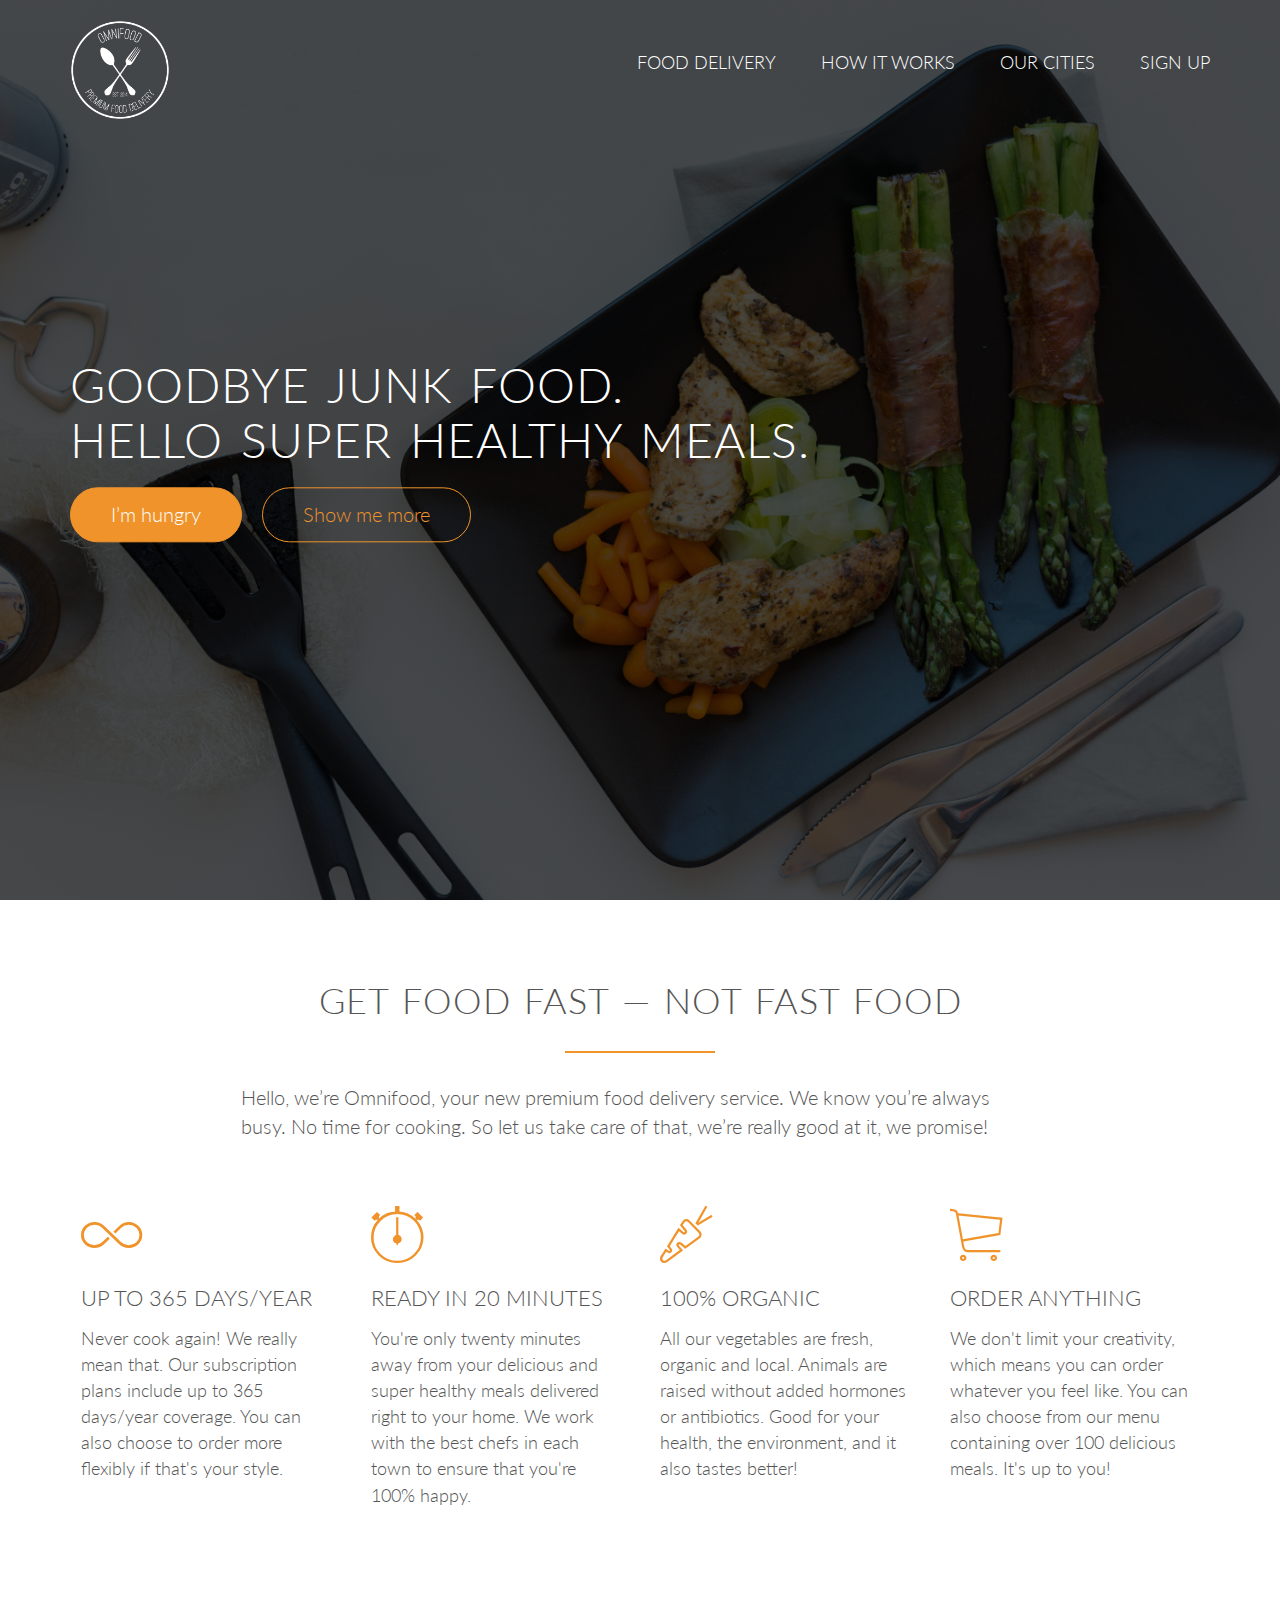
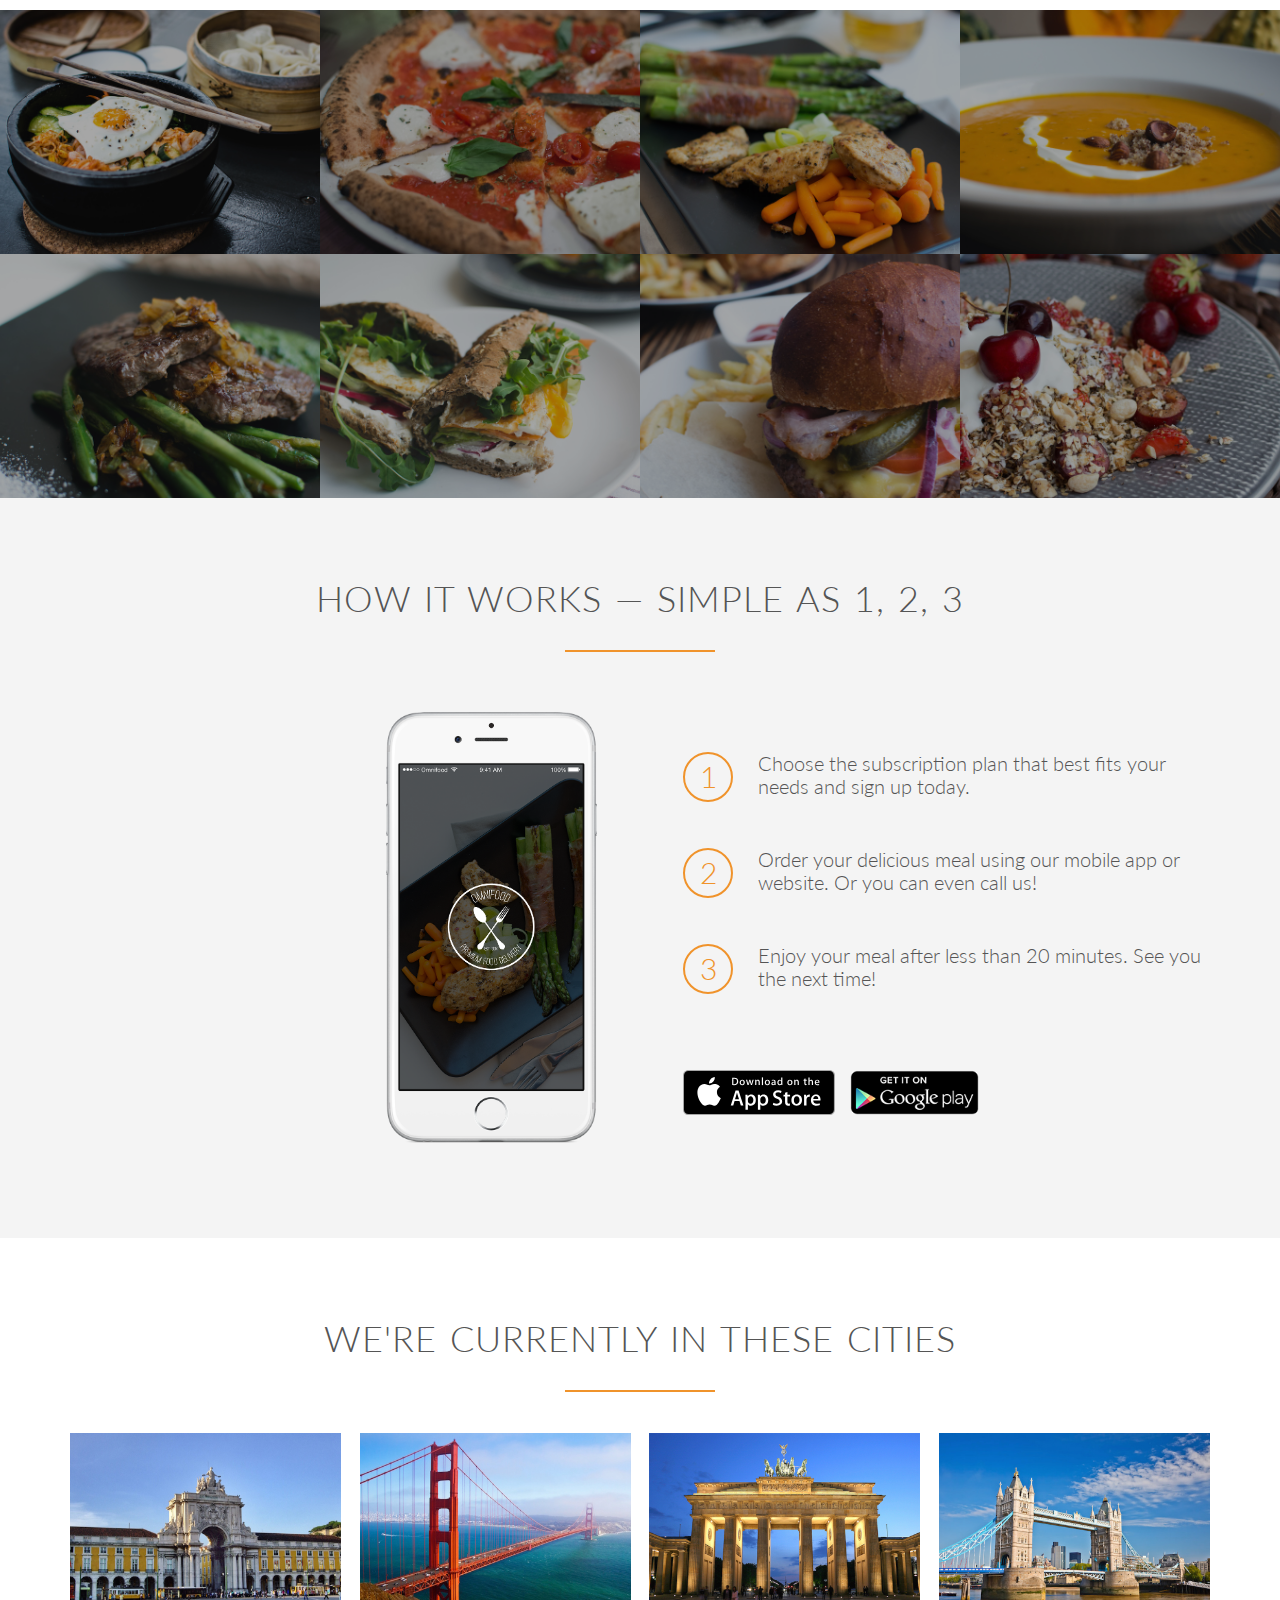
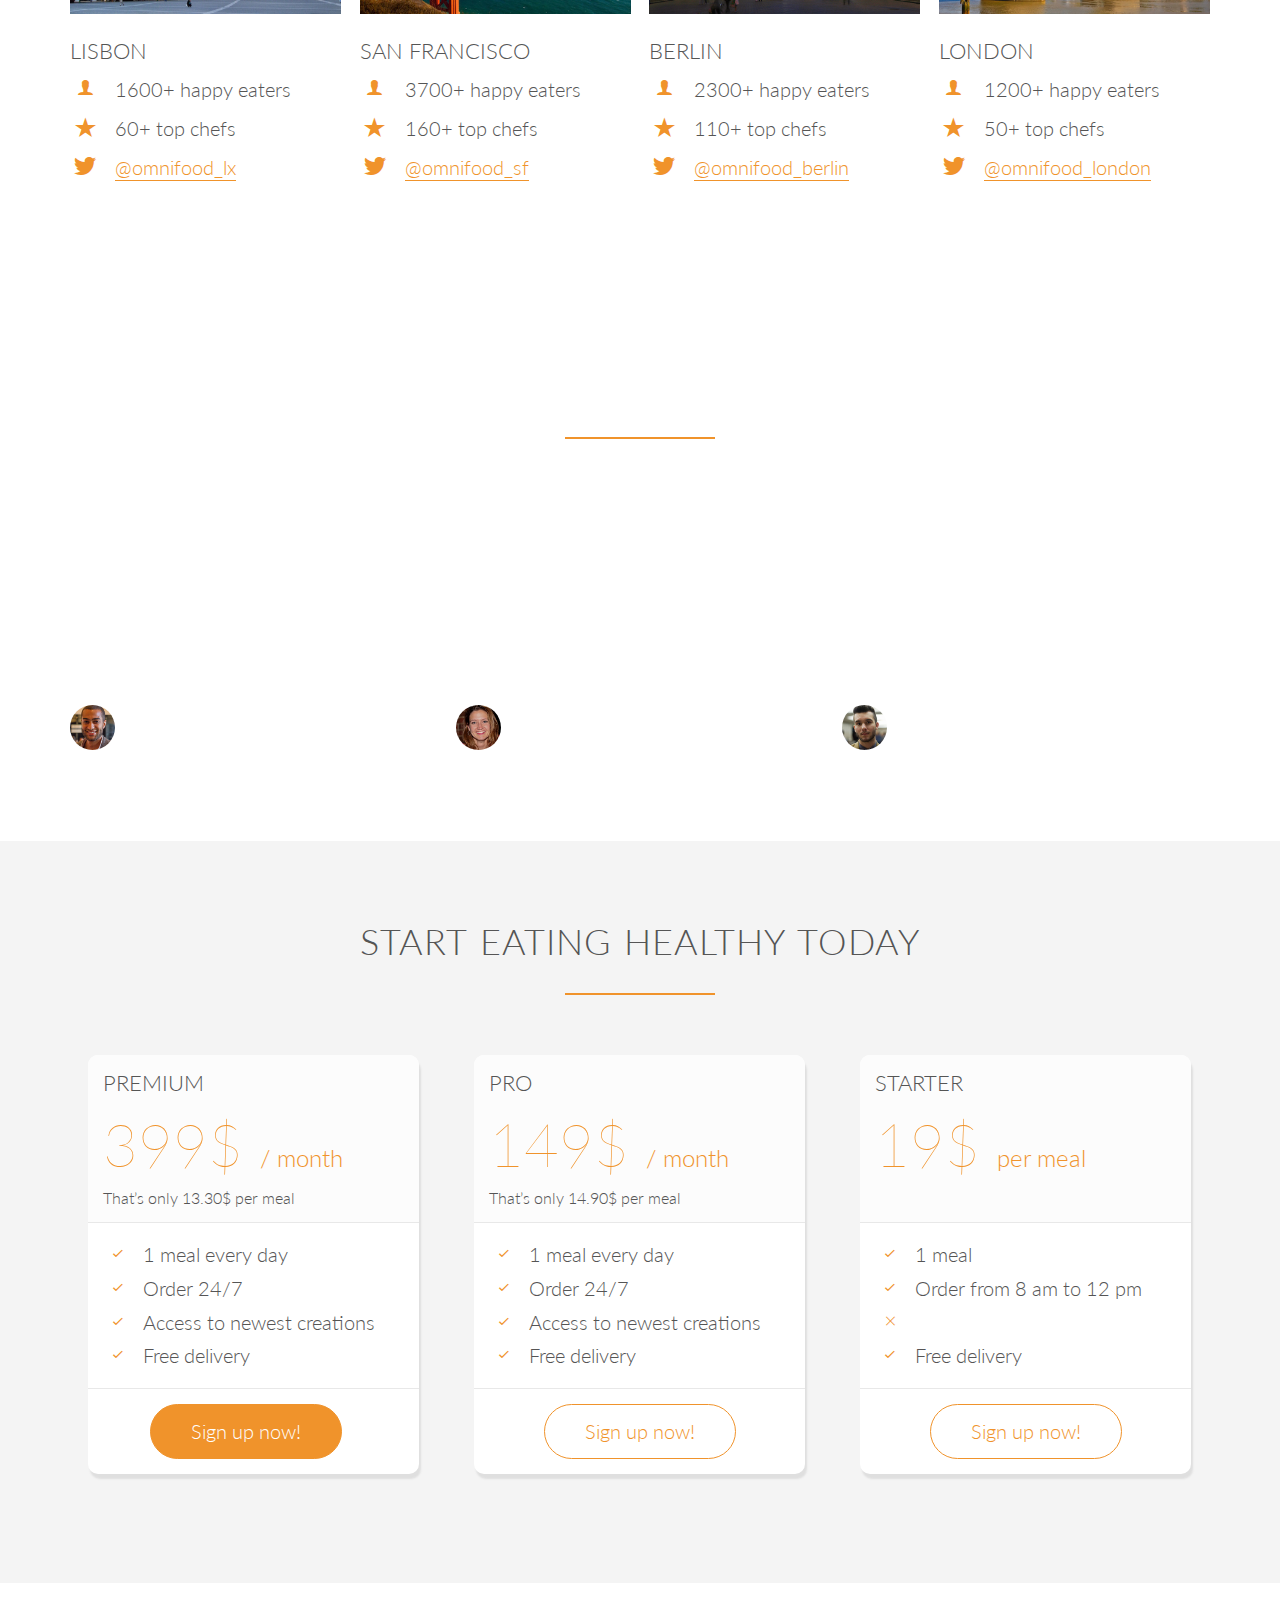
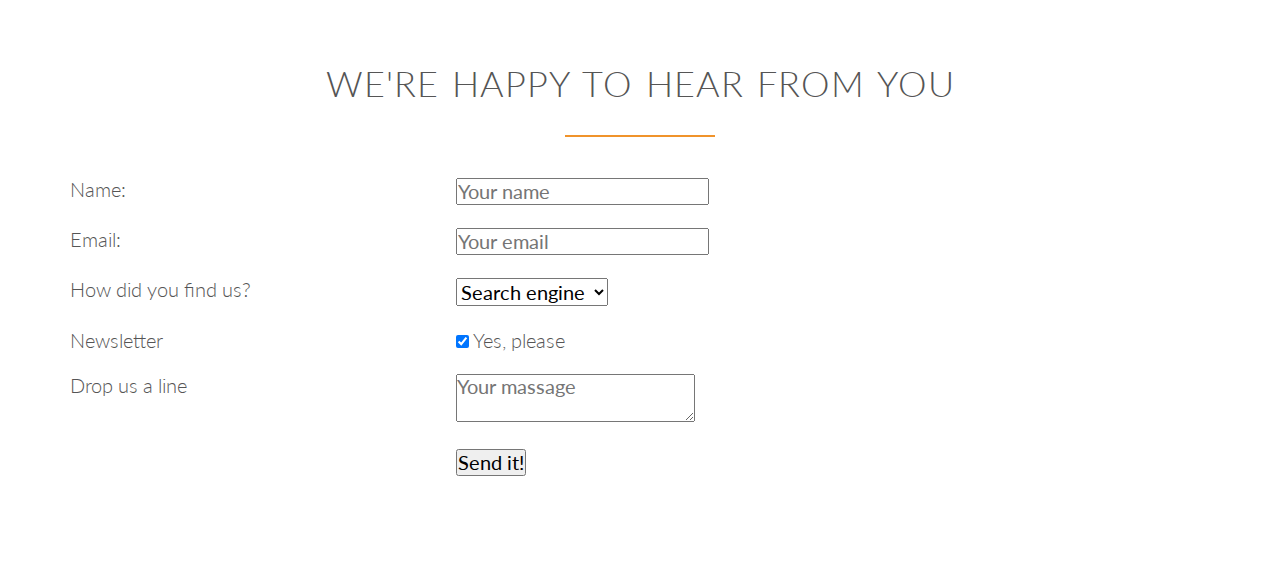
==== Omnifood/index.html @ f06cbbd8 "new_Omnifood" ====
<!DOCTYPE html>
<html lang="en">
  <head>
    <link rel="stylesheet" type="text/css" href="vendors/css/normalize.css">
    <link rel="stylesheet" type="text/css" href="vendors/css/grid.css">
    <link rel="stylesheet" type="text/css" href="vendors/css/ionicons.min.css">
    <link rel="stylesheet" type="text/css" href="resources/css/styles.css">
    <link href="https://fonts.googleapis.com/css2?family=Lato:ital,wght@0,100;0,300;0,400;1,300&display=swap" rel="stylesheet">
    <title>Omnifood</title>
  </head>
  <body>
    <header>
      <nav>
        <div class="row">
          <img src="resources/img/logo-white.png" alt="logo-white OMNIFOOD" class="logo">
          <ul class="main-nav">
            <li><a href="#">Food delivery</a></li>
            <li><a href="#">How it works</a></li>
            <li><a href="#">Our cities</a></li>
            <li><a href="#">Sign up</a></li>
          </ul>
        </div>
      </nav>
      <div class="hero-text-box">
        <h1>Goodbye junk food.<br> Hello super healthy meals.</h1>
        <a class="btn btn-full" href="#">I’m hungry</a>
        <a class="btn btn-ghost" href="#">Show me more</a>
      </div>
    </header>
    <section class="section-features">
      <div class="row">
        <h2>Get food fast &mdash; not fast food</h2>
        <p class="long-copy">
          Hello, we’re Omnifood, your new premium food delivery service. We know you’re always busy. No time for cooking. So let us take care of that, we’re really good at it, we promise!
        </p>
      </div>
      <div class="row">
        <div class="col span-1-of-4 box">
          <icon class="ion-ios-infinite-outline icon-big"></icon>
          <h3>Up to 365 days/year</h3>
          <p>
            Never cook again! We really mean that. Our subscription plans include up to 365 days/year coverage. You can also choose to order more flexibly if that's your style.
          </p>
        </div>
        <div class="col span-1-of-4 box">
          <icon class="ion-ios-stopwatch-outline icon-big"></icon>
          <h3>Ready in 20 minutes</h3>
          <p>
            You're only twenty minutes away from your delicious and super healthy meals delivered right to your home. We work with the best chefs in each town to ensure that you're 100% happy.
          </p>
        </div>
        <div class="col span-1-of-4 box">
          <icon class="ion-ios-nutrition-outline icon-big" ></icon>
          <h3>100% organic</h3>
          <p>
            All our vegetables are fresh, organic and local. Animals are raised without added hormones or antibiotics. Good for your health, the environment, and it also tastes better!
          </p>
        </div>
        <div class="col span-1-of-4 box">
          <icon class="ion-ios-cart-outline icon-big" ></icon>
          <h3>Order anything</h3>
          <p>
            We don't limit your creativity, which means you can order whatever you feel like. You can also choose from our menu containing over 100 delicious meals. It's up to you!
          </p>
        </div>
      </div>
    </section>

    <section class="section-meals">
      <ul class="meals-showcase clearfix">
        <li>
          <figure class="meal-photo">
            <img src="resources/img/1.jpg" alt="Korean bibimbap with egg and vegetables">
          </figure>
        </li>
        <li>
          <figure class="meal-photo">
            <img src="resources/img/2.jpg" alt="Simple italian pizza with cherry tomatoes">
          </figure>
        </li>
        <li>
          <figure class="meal-photo">
            <img src="resources/img/3.jpg" alt="Chicken breast steak with vegetables">
          </figure>
        </li>
        <li>
          <figure class="meal-photo">
            <img src="resources/img/4.jpg" alt="Autumn pumpkin soup">
          </figure>
        </li>
      </ul>
      <ul class="meals-showcase clearfix">
        <li>
          <figure class="meal-photo">
            <img src="resources/img/5.jpg" alt="Paleo beef steak with vegetables">
          </figure>
        </li>
        <li>
          <figure class="meal-photo">
            <img src="resources/img/6.jpg" alt="Healthy baguette with egg and vegetables">
          </figure>
        </li>
        <li>
          <figure class="meal-photo">
            <img src="resources/img/7.jpg" alt="Burger with cheddar and bacon">
          </figure>
        </li>
        <li>
          <figure class="meal-photo">
            <img src="resources/img/8.jpg" alt="Granola with cherries and strawberries">
          </figure>
        </li>
      </ul>
    </section>
    <section class="section-steps">
      <div class="row">
        <h2>How it works &mdash; Simple as 1, 2, 3</h2>
      </div>
      <div class="row">
        <div class="col span-1-of-2 steps-box">
          <img src="resources/img/app-iPhone.png" alt="Omnifood app on iPhone" class="app-screen">
        </div>
        <div class="col span-1-of-2 steps-box">
          <div class="works-step">
            <div>1</div>
            <p>Choose the subscription plan that best fits your needs and sign up today.</p>
          </div>
          <div class="works-step">
            <div>2</div>
            <p>Order your delicious meal using our mobile app or website. Or you can even call us!</p>
          </div>
          <div class="works-step">
            <div>3</div>
            <p>Enjoy your meal after less than 20 minutes. See you the next time!</p>
          </div>

          <a href="#" class="btn-app"><img src="resources/img/download-app.svg" alt="App Store Button"></a>
          <a href="#" class="btn-app"><img src="resources/img/download-app-android.png" alt="Play Store Button"></a>

        </div>
      </div>
    </section>
    <section class="section-cities">
      <div class="row"> 
        <h2>We're currently in these cities</h2>
      </div>
      <div class="row">
        <div class="col span-1-of-4">
          <img src="resources/img/lisbon-3.jpg" alt="Lisbon">
          <h3>Lisbon </h3>
          
            <div class="city-feature">
              <icon class="ion-ios-person icon-small"></icon>
              1600+ happy eaters
            </div>
            <div class="city-feature">
              <icon class="ion-ios-star icon-small"></icon>
              60+ top chefs
            </div>
            <div class="city-feature">
              <icon class="ion-social-twitter icon-small"></icon>
              <a href="#">@omnifood_lx</a>
            </div>
        
        </div>
        <div class="col span-1-of-4">
          <img src="resources/img/san-francisco.jpg" alt="San Francisco">
          <h3>San Francisco</h3>          
            <div class="city-feature">
              <icon class="ion-ios-person icon-small"></icon>
              3700+ happy eaters
            </div>
            <div class="city-feature">
              <icon class="ion-ios-star icon-small"></icon>
              160+ top chefs
            </div>
            <div class="city-feature">
              <icon class="ion-social-twitter icon-small"></icon>
              <a href="#">@omnifood_sf</a> 
            </div>          
        </div>
        <div class="col span-1-of-4">
          <img src="resources/img/berlin.jpg" alt="Berlin">
          <h3>Berlin</h3>          
            <div class="city-feature">
              <icon class="ion-ios-person icon-small"></icon>
              2300+ happy eaters
            </div>
            <div class="city-feature">
              <icon class="ion-ios-star icon-small"></icon>
              110+ top chefs
            </div>
            <div class="city-feature">
              <icon class="ion-social-twitter icon-small"></icon>
              <a href="#">@omnifood_berlin</a> 
            </div>          
        </div>
        <div class="col span-1-of-4">
          <img src="resources/img/london.jpg" alt="London">
          <h3>London</h3>          
            <div class="city-feature">
              <icon class="ion-ios-person icon-small"></icon>
              1200+ happy eaters
            </div>
            <div class="city-feature">
              <icon class="ion-ios-star icon-small"></icon>
              50+ top chefs
            </div>
            <div class="city-feature">
              <icon class="ion-social-twitter icon-small"></icon>
              <a href="#">@omnifood_london</a>
            </div>          
        </div>
      </div>
    </section>
    <section class="section-testimonials">
      <div class="row">
        <h2>Our customers can't live without us</h2>
      </div>
      <div class="row">
        <div class="col span-1-of-3">
          <blockquote>Omnifood is just awesome! I just launched a startup which leaves me with no time for cooking, so Omnifood is a life-saver. Now that I got used to it, I couldn't live without my daily meals!</blockquote>
          <cite><img src="resources/img/customer-1.jpg">Alberto Duncan</cite>
        </div>
        <div class="col span-1-of-3">
          <blockquote>Inexpensive, healthy and great-tasting meals, delivered right to my home. We have lots of food delivery here in Lisbon, but no one comes even close to Omifood. Me and my family are so in love!</blockquote>
          <cite><img src="resources/img/customer-2.jpg">Joana Silva</cite>
        </div>
        <div class="col span-1-of-3">
          <blockquote>I was looking for a quick and easy food delivery service in San Franciso. I tried a lot of them and ended up with Omnifood. Best food delivery service in the Bay Area. Keep up the great work!</blockquote>
          <cite><img src="resources/img/customer-3.jpg">Milton Chapman</cite>
        </div>
      </div>
    </section>
    <section class="section-plans">
      <div class="row">
        <h2>Start eating healthy today</h2>
      </div>
      <div class="row">
        <div class="col span-1-of-3">
          <div class="plan-box">
            <div>
              <h3>Premium</h3>
              <p class="plan-price">399$ <span>/ month</span></p>
              <p class="plan-price-meal">That’s only 13.30$ per meal</p>
            </div>
            <div>
              <ul>
                <li><icon class="ion-ios-checkmark-empty icon-small"></icon>1 meal every day</li>
                <li><icon class="ion-ios-checkmark-empty icon-small"></icon>Order 24/7</li>
                <li><icon class="ion-ios-checkmark-empty icon-small"></icon>Access to newest creations</li>
                <li><icon class="ion-ios-checkmark-empty icon-small"></icon>Free delivery</li>
              </ul>
            </div>
            <div>
              <a href="#" class="btn btn-full">Sign up now!</a>
            </div>
          </div>
        </div>
        <div class="col span-1-of-3">
          <div class="plan-box">
            <div>
              <h3>Pro</h3>
              <p class="plan-price">149$  <span>/ month</span></p>
              <p class="plan-price-meal">That’s only 14.90$ per meal</p>
            </div>
            <div>
              <ul>
                <li><icon class="ion-ios-checkmark-empty icon-small"></icon>1 meal every day</li>
                <li><icon class="ion-ios-checkmark-empty icon-small"></icon>Order 24/7</li>
                <li><icon class="ion-ios-checkmark-empty icon-small"></icon>Access to newest creations</li>
                <li><icon class="ion-ios-checkmark-empty icon-small"></icon>Free delivery</li>
              </ul>
            </div>
            <div>
              <a href="#" class="btn btn-ghost">Sign up now!</a>
            </div>
          </div>
        </div>
        <div class="col span-1-of-3">
          <div class="plan-box">
            <div>
              <h3>Starter</h3>          
              <p class="plan-price">19$  <span>per meal</span></p>
              <p class="plan-price-meal"> &nbsp; </p>                                     <!-- Empty line-->
            </div>
            <div>
              <ul>
                <li><icon class="ion-ios-checkmark-empty icon-small"></icon>1 meal </li>
                <li><icon class="ion-ios-checkmark-empty icon-small"></icon>Order from 8 am to 12 pm</li>
                <li><icon class="ion-ios-close-empty icon-small"></icon></li>
                <li><icon class="ion-ios-checkmark-empty icon-small"></icon>Free delivery</li>
              </ul>
            </div>
            <div>
              <a href="#" class="btn btn-ghost">Sign up now!</a>
            </div>
          </div>
        </div>
      </div>
    </section>
    <section class="section-form">
      <div class="row">
        <h2>We're happy to hear from you</h2>
      </div>
      <div class="row">
        <form method="POST" action="#" class="contact-form">
          <div class="row">
            <div class="col span-1-of-3">
              <label for="name">Name: </label>
            </div>
            <div class="col span-2-of-3">
              <input type="text" name="name" id="name" placeholder="Your name" required>
            </div>
          </div>
          <div class="row">
            <div class="col span-1-of-3">
              <label for="email">Email: </label>
            </div>
            <div class="col span-2-of-3">
              <input type="email" name="email" id="email" placeholder="Your email" required>
            </div>
          </div>
          <div class="row">
            <div class="col span-1-of-3">
              <label for="find-us">How did you find us? </label>
            </div>
            <div class="col span-2-of-3">
              <select name="find us" id="find-us"> 
                <option value="friends">Friends</option>
                <option value="search" selected>Search engine</option>
                <option value="ad">Advertisement</option>
                <option value="other">Other</option>
              </select>
            </div>
          </div>
          <div class="row">
            <div class="col span-1-of-3">
              <label>Newsletter </label>
            </div>
            <div class="col span-2-of-3">
              <input type="checkbox" name="news" id="news" checked> Yes, please
            </div>
          </div>
          <div class="row">
            <div class="col span-1-of-3">
              <label>Drop us a line </label>
            </div>
            <div class="col span-2-of-3">
              <textarea name="massage" placeholder="Your massage"></textarea>
            </div>
          </div>
          <div class="row">
            <div class="col span-1-of-3">
              <label> &nbsp; </label>
            </div>
            <div class="col span-2-of-3">
              <input type="submit" value="Send it!">
            </div>
          </div>

        </form>
      </div>
    </section>
  </body>
</html>




<!-- 

Section 7: Contact form
Title: We're happy to hear from you

Fields to include:
Name
Email
How did you find us?
Newsletter
Drop us a line


-->
---- Omnifood/vendors/css/grid.css ----
/*  SECTIONS  ============================================================================= */

.section {
	clear: both;
	padding: 0px;
	margin: 0px;
}

/*  GROUPING  ============================================================================= */

.row {
    zoom: 1; /* For IE 6/7 (trigger hasLayout) */
}

.row:before,
.row:after {
    content:"";
    display:table;
}
.row:after {
    clear:both;
}

/*  GRID COLUMN SETUP   ==================================================================== */

.col {
	display: block;
	float:left;
	margin: 1% 0 1% 1.6%;
}

.col:first-child { margin-left: 0; } /* all browsers except IE6 and lower */


/*  REMOVE MARGINS AS ALL GO FULL WIDTH AT 480 PIXELS */

@media only screen and (max-width: 480px) {
	.col { 
		/*margin: 1% 0 1% 0%;*/
        margin: 0;
	}
}


/*  GRID OF TWO   ============================================================================= */


.span-2-of-2 {
	width: 100%;
}

.span-1-of-2 {
	width: 49.2%;
}

/*  GO FULL WIDTH AT LESS THAN 480 PIXELS */

@media only screen and (max-width: 480px) {
	.span-2-of-2 {
		width: 100%; 
	}
	.span-1-of-2 {
		width: 100%; 
	}
}


/*  GRID OF THREE   ============================================================================= */

	
.span-3-of-3 {
	width: 100%; 
}

.span-2-of-3 {
	width: 66.13%; 
}

.span-1-of-3 {
	width: 32.26%; 
}


/*  GO FULL WIDTH AT LESS THAN 480 PIXELS */

@media only screen and (max-width: 480px) {
	.span-3-of-3 {
		width: 100%; 
	}
	.span-2-of-3 {
		width: 100%; 
	}
	.span-1-of-3 {
		width: 100%;
	}
}

/*  GRID OF FOUR   ============================================================================= */

	
.span-4-of-4 {
	width: 100%; 
}

.span-3-of-4 {
	width: 74.6%; 
}

.span-2-of-4 {
	width: 49.2%; 
}

.span-1-of-4 {
	width: 23.8%; 
}


/*  GO FULL WIDTH AT LESS THAN 480 PIXELS */

@media only screen and (max-width: 480px) {
	.span-4-of-4 {
		width: 100%; 
	}
	.span-3-of-4 {
		width: 100%; 
	}
	.span-2-of-4 {
		width: 100%; 
	}
	.span-1-of-4 {
		width: 100%; 
	}
}


/*  GRID OF FIVE   ============================================================================= */

	
.span-5-of-5 {
	width: 100%;
}

.span-4-of-5 {
  	width: 79.68%; 
}

.span-3-of-5 {
  	width: 59.36%; 
}

.span-2-of-5 {
  	width: 39.04%;
}

.span-1-of-5 {
  	width: 18.72%;
}


/*  GO FULL WIDTH AT LESS THAN 480 PIXELS */

@media only screen and (max-width: 480px) {
	.span-5-of-5 {
		width: 100%; 
	}
	.span-4-of-5 {
		width: 100%; 
	}
	.span-3-of-5 {
		width: 100%; 
	}
	.span-2-of-5 {
		width: 100%; 
	}
	.span-1-of-5 {
		width: 100%; 
	}
}


/*  GRID OF SIX   ============================================================================= */


.span-6-of-6 {
	width: 100%;
}

.span-5-of-6 {
  	width: 83.06%;
}

.span-4-of-6 {
  	width: 66.13%;
}

.span-3-of-6 {
  	width: 49.2%;
}

.span-2-of-6 {
  	width: 32.26%;
}

.span-1-of-6 {
  	width: 15.33%;
}


/*  GO FULL WIDTH AT LESS THAN 480 PIXELS */

@media only screen and (max-width: 480px) {
	.span-6-of-6 {
		width: 100%; 
	}
	.span-5-of-6 {
		width: 100%; 
	}
	.span-4-of-6 {
		width: 100%; 
	}
	.span-3-of-6 {
		width: 100%; 
	}
	.span-2-of-6 {
		width: 100%; 
	}
	.span-1-of-6 {
		width: 100%; 
	}
}



/*  GRID OF SEVEN   ============================================================================= */


.span-7-of-7 {
	width: 100%;
}

.span-6-of-7 {
	width: 85.48%;
}

.span-5-of-7 {
  	width: 70.97%;
}

.span-4-of-7 {
  	width: 56.45%;
}

.span-3-of-7 {
  	width: 41.94%;
}

.span-2-of-7 {
  	width: 27.42%;
}

.span-1-of-7 {
  	width: 12.91%;
}


/*  GO FULL WIDTH AT LESS THAN 480 PIXELS */

@media only screen and (max-width: 480px) {
	.span-7-of-7 {
		width: 100%; 
	}
	.span-6-of-7 {
		width: 100%; 
	}
	.span-5-of-7 {
		width: 100%; 
	}
	.span-4-of-7 {
		width: 100%; 
	}
	.span-3-of-7 {
		width: 100%; 
	}
	.span-2-of-7 {
		width: 100%; 
	}
	.span-1-of-7 {
		width: 100%; 
	}
}


/*  GRID OF EIGHT   ============================================================================= */

	
.span-8-of-8 {
	width: 100%;
}

.span-7-of-8 {
	width: 87.3%; 
}

.span-6-of-8 {
	width: 74.6%; 
}

.span-5-of-8 {
	width: 61.9%; 
}

.span-4-of-8 {
	width: 49.2%; 
}

.span-3-of-8 {
	width: 36.5%;
}

.span-2-of-8 {
	width: 23.8%; 
}

.span-1-of-8 {
	width: 11.1%; 
}


/*  GO FULL WIDTH AT LESS THAN 480 PIXELS */

@media only screen and (max-width: 480px) {
	.span-8-of-8 {
		width: 100%; 
	}
	.span-7-of-8 {
		width: 100%; 
	}
	.span-6-of-8 {
		width: 100%; 
	}
	.span-5-of-8 {
		width: 100%; 
	}
	.span-4-of-8 {
		width: 100%; 
	}
	.span-3-of-8 {
		width: 100%; 
	}
	.span-2-of-8 {
		width: 100%; 
	}
	.span-1-of-8 {
		width: 100%; 
	}
}


/*  GRID OF NINE   ============================================================================= */


.span-9-of-9 {
	width: 100%;
}

.span-8-of-9 {
	width: 88.71%;
}

.span-7-of-9 {
	width: 77.42%; 
}

.span-6-of-9 {
	width: 66.13%; 
}

.span-5-of-9 {
	width: 54.84%; 
}

.span-4-of-9 {
	width: 43.55%; 
}

.span-3-of-9 {
	width: 32.26%;
}

.span-2-of-9 {
	width: 20.97%; 
}

.span-1-of-9 {
	width: 9.68%; 
}


/*  GO FULL WIDTH AT LESS THAN 480 PIXELS */

@media only screen and (max-width: 480px) {
	.span-9-of-9 {
		width: 100%; 
	}
	.span-8-of-9 {
		width: 100%; 
	}
	.span-7-of-9 {
		width: 100%; 
	}
	.span-6-of-9 {
		width: 100%; 
	}
	.span-5-of-9 {
		width: 100%; 
	}
	.span-4-of-9 {
		width: 100%; 
	}
	.span-3-of-9 {
		width: 100%; 
	}
	.span-2-of-9 {
		width: 100%; 
	}
	.span-1-of-9 {
		width: 100%; 
	}
}


/*  GRID OF TEN   ============================================================================= */


.span-10-of-10 {
	width: 100%;
}

.span-9-of-10 {
	width: 89.84%;
}

.span-8-of-10 {
	width: 79.68%;
}

.span-7-of-10 {
	width: 69.52%; 
}

.span-6-of-10 {
	width: 59.36%; 
}

.span-5-of-10 {
	width: 49.2%; 
}

.span-4-of-10 {
	width: 39.04%; 
}

.span-3-of-10 {
	width: 28.88%;
}

.span-2-of-10 {
	width: 18.72%; 
}

.span-1-of-10 {
	width: 8.56%; 
}


/*  GO FULL WIDTH AT LESS THAN 480 PIXELS */

@media only screen and (max-width: 480px) {
	.span-10-of-10 {
		width: 100%; 
	}
	.span-9-of-10 {
		width: 100%; 
	}
	.span-8-of-10 {
		width: 100%; 
	}
	.span-7-of-10 {
		width: 100%; 
	}
	.span-6-of-10 {
		width: 100%; 
	}
	.span-5-of-10 {
		width: 100%; 
	}
	.span-4-of-10 {
		width: 100%; 
	}
	.span-3-of-10 {
		width: 100%; 
	}
	.span-2-of-10 {
		width: 100%; 
	}
	.span-1-of-10 {
		width: 100%; 
	}
}


/*  GRID OF ELEVEN   ============================================================================= */

.span-11-of-11 {
	width: 100%;
}

.span-10-of-11 {
	width: 90.76%;
}

.span-9-of-11 {
	width: 81.52%;
}

.span-8-of-11 {
	width: 72.29%;
}

.span-7-of-11 {
	width: 63.05%; 
}

.span-6-of-11 {
	width: 53.81%; 
}

.span-5-of-11 {
	width: 44.58%; 
}

.span-4-of-11 {
	width: 35.34%; 
}

.span-3-of-11 {
	width: 26.1%;
}

.span-2-of-11 {
	width: 16.87%; 
}

.span-1-of-11 {
	width: 7.63%; 
}


/*  GO FULL WIDTH AT LESS THAN 480 PIXELS */

@media only screen and (max-width: 480px) {
	.span-11-of-11 {
		width: 100%; 
	}
	.span-10-of-11 {
		width: 100%; 
	}
	.span-9-of-11 {
		width: 100%; 
	}
	.span-8-of-11 {
		width: 100%; 
	}
	.span-7-of-11 {
		width: 100%; 
	}
	.span-6-of-11 {
		width: 100%; 
	}
	.span-5-of-11 {
		width: 100%; 
	}
	.span-4-of-11 {
		width: 100%; 
	}
	.span-3-of-11 {
		width: 100%; 
	}
	.span-2-of-11 {
		width: 100%; 
	}
	.span-1-of-11 {
		width: 100%; 
	}
}


/*  GRID OF TWELVE   ============================================================================= */

.span-12-of-12 {
	width: 100%;
}

.span-11-of-12 {
	width: 91.53%;
}

.span-10-of-12 {
	width: 83.06%;
}

.span-9-of-12 {
	width: 74.6%;
}

.span-8-of-12 {
	width: 66.13%;
}

.span-7-of-12 {
	width: 57.66%; 
}

.span-6-of-12 {
	width: 49.2%; 
}

.span-5-of-12 {
	width: 40.73%; 
}

.span-4-of-12 {
	width: 32.26%; 
}

.span-3-of-12 {
	width: 23.8%;
}

.span-2-of-12 {
	width: 15.33%; 
}

.span-1-of-12 {
	width: 6.86%; 
}


/*  GO FULL WIDTH AT LESS THAN 480 PIXELS */

@media only screen and (max-width: 480px) {
	.span-12-of-12 {
		width: 100%; 
	}
	.span-11-of-12 {
		width: 100%; 
	}
	.span-10-of-12 {
		width: 100%; 
	}
	.span-9-of-12 {
		width: 100%; 
	}
	.span-8-of-12 {
		width: 100%; 
	}
	.span-7-of-12 {
		width: 100%; 
	}
	.span-6-of-12 {
		width: 100%; 
	}
	.span-5-of-12 {
		width: 100%; 
	}
	.span-4-of-12 {
		width: 100%; 
	}
	.span-3-of-12 {
		width: 100%; 
	}
	.span-2-of-12 {
		width: 100%; 
	}
	.span-1-of-12 {
		width: 100%; 
	}
}
---- Omnifood/resources/css/styles.css ----
/* ----------------------------------------------- */
/* Basic setup */
/* ----------------------------------------------- */

* {
  margin: 0;
  padding: 0;
  box-sizing: border-box;
}

html {
  background-color: #fff;
  color: #555;
  font-family: 'Lato', 'Arial', sans-serif;
  font-size: 20px;
  font-weight: 300;
  text-rendering: optimizeLegibility;
}


.clearfix {zoom: 1;}
.clearfix:after {
  content: '.';
  clear: both;
  display: block;
  height: 0;
  visibility: hidden;
}

/* ----------------------------------------------- */
/* Reusable components */
/* ----------------------------------------------- */

.row {
  max-width: 1140px;
  margin: 0 auto;
}

.box {
  padding: 1%;
}

section {
  padding: 80px 0;
}


/* ------  HEADINGS  ------ */

h1,
h2,
h3 {
  font-weight: 300;
  text-transform: uppercase;
}

h1 {
  margin-top: 0;
  margin-bottom: 20px;
  color: #fff;
  font-size: 240%;
  word-spacing: 4px;
  letter-spacing: 1px;
}

h2 {
  font-size: 180%;
  word-spacing: 2px;
  text-align: center;
  margin-bottom: 30px;
  letter-spacing: 1px;
}

h3 {
  font-size: 110%;
  margin-bottom: 15px;
}

h2:after {
  display: block;
  height: 2px;
  background-color: #f0932b;
  content: " ";
  width: 150px;
  margin: 0 auto;
  margin-top: 30px;
}

/* ---------------------------------------- */
/* FEATURES */
/* ---------------------------------------- */

.section-features .long-copy {
  margin-bottom: 30px;
}


/* ------  PARAGRAPHS  ------ */

.long-copy {
  line-height: 145%;
  width: 70%;
  margin-left: 15%;
}

.box p {
  font-size: 90%;
  line-height: 145%;
}


/* ------  ICONS  ------ */

.icon-big {
  font-size: 350%;
  display: block;
  color: #f0932b;
  margin-bottom: 10px;
}

.icon-small {
  display: inline-block;
  width: 30px;
  text-align: center;
  color: #f0932b;
  font-size: 120%;
  margin-right: 10px;
  
  
  /* line-height: 120%;
  vertical-align: middle; */  
  margin-top: -5px;
}

/* ------  LINKS  ------ */

a:link,
a:visited {
  color: #f0932b;
  text-decoration: none;
  padding-bottom: 1px;
  border-bottom: 1px solid #f0932b;
  transition: border-bottom 0.3s, color 0.3s;
}

a:hover, 
a:active {
  color: #555;
  border-bottom: 1px solid transparent;
}

/* ------  BUTTONS  ------ */

.btn:link,
.btn:visited {
  display: inline-block;
  padding: 15px 40px;
  font-weight: 300;
  text-decoration: none;
  border: 1px solid #f0932b;
  border-radius: 150px;
  transition: background-color 0.5s, border 0.5s, color 0.5s;
}

.btn-full:link,
.btn-full:visited {
  background-color: #f0932b;
  color: #fff;
  margin-right: 15px;
}

.btn-ghost:link,
.btn-ghost:visited {
  color:  #f0932b;
}

.btn:active, 
.btn:hover {
  background-color: #c9710e;
  border-color: #c9710e;
  color: #fff;
}

/* ---------------------------------------- */
/* HEADER */
/* ---------------------------------------- */

header {
  background-image: linear-gradient(rgba(0, 0, 0, 0.7), rgba(0, 0, 0, 0.7)), url(img/hero.jpg);
  background-size: cover;
  background-position: center;
  height: 100vh;
  background-attachment: fixed;

}

.hero-text-box {
  position: absolute;
  width: 1140px; 
  top: 50%;
  left: 50%;
  transform: translate(-50%, -50%);
}

.logo {
  height: 100px;
  width: auto;
  float: left;
  margin-top: 20px;
}

.main-nav {
  float: right;
  margin-top: 50px;
}

.main-nav li {
  display: inline-block;
  margin-left: 40px;
}

.main-nav li a:link,
.main-nav li a:visited {
  padding: 10px 0;
  color: #fff;
  text-decoration: none;
  text-transform: uppercase;
  font-size: 90%;
  border-bottom: 2px solid transparent;
  transition: border-bottom 0.2s;
}

.main-nav li a:hover,
.main-nav li a:active {
  border-bottom: 2px solid #f0932b;
}

/* ---------------------------------------- */
/* MEALS */
/* ---------------------------------------- */

.section-meals {
  padding: 0;
}


.meals-showcase {
  list-style: none;
  width: 100%;
}

.meals-showcase li {
  display: block;
  float: left;
  width: 25%;
}

.meal-photo {
  width: 100%;
  margin: 0;
  padding: 0;
  overflow: hidden;
  background-color: #000;
}

.meal-photo img {
  opacity: 0.65;
  width: 100%;
  height: auto;
  transform: scale(1.18);
  transition: transform 0.5s, opacity 0.5s;
}

.meal-photo img:hover {
  transform: scale(1.03);
  opacity: 1;
}

/* ---------------------------------------- */
/* HOW IT WORKS */
/* ---------------------------------------- */

.section-steps {
  background-color: #f4f4f4;
}


.steps-box:first-child {
  margin-top: 30px;
  text-align: right;
  padding-right: 3%;
}

.steps-box:last-child {
  padding-left: 3%;
  margin-top: 70px;
}

.app-screen {
  width: 40%;
}

.works-step {
  margin-bottom: 50px;
}

.works-step:last-of-type {
  margin-bottom: 80px;
}


.works-step div {
  float: left;
  padding: 5px;
  margin-right: 25px ;
  color: #f0932b;
  font-size: 150%;
  display: inline-block;
  border: 2px solid #f0932b;
  border-radius: 50%;
  width: 50px;
  height: 50px;
  text-align: center;

}

.btn-app:link,
.btn-app:visited {
  border: none;
}

.btn-app img {
  height: 45px;
  width: auto;
  margin-right: 10px;
}


/* ---------------------------------------- */
/* CITIES */
/* ---------------------------------------- */


.section-cities img {
  width: 100%;
  height: auto;
  margin-bottom: 20px;
}

.city-feature {
  margin-bottom: 15px;
}


/* ---------------------------------------- */
/* TESTIMONIALS (CUSTOMERS) */
/* ---------------------------------------- */

.section-testimonials {
  background-image: linear-gradient(rgba(0, 0, 0, 0.8), rgba(0, 0, 0, 0.8)), url(img/back-customers.jpg);
  background-size: cover;
  color: #fff;
  background-attachment: fixed;
}

blockquote {
  position: relative;
  padding: 2%;
  font-style: italic;
  line-height: 145%;
  margin-top: 40px;
}

blockquote:before {
  display: block;
  content: "\201C";
  font-size: 500%;
  position: absolute;
  top: -5px;
  left: -3px;
}

cite {
  display: block;
  font-size: 90%;
  margin-top: 25px;
}

cite img {
  height: 45px;
  width: auto;
  border-radius: 50%;
  margin-right: 10px;
  vertical-align: middle;
}




/* ---------------------------------------- */
/* PLANS */
/* ---------------------------------------- */

.section-plans {
  background-color: #f4f4f4;
}

.plan-box {
  background-color: #fff;
  border-radius: 10px;
  width: 90%;
  margin: 5%; 
  box-shadow: 2px 5px 2px #dfdfdf; 
}

.plan-box div {
  padding: 15px;
  border-bottom: 1px solid #e8e8e8;
}

.plan-box div:first-child {
  border-top-right-radius: 10px;
  border-top-left-radius: 10px;
  background-color: #fcfcfc;
}

.plan-price {
  font-size: 300%;
  font-weight: 100;
  margin-bottom: 10px;
  color: #f0932b;
}

.plan-box div:last-child {
  text-align: center;
  border: none;
}

.plan-price span {
  font-size: 40%;
  font-weight: 300;
}

.plan-price-meal {
  font-size: 80%;
}

.plan-box ul {
  list-style: none;
}

.plan-box ul li {
  padding: 5px 0;
}
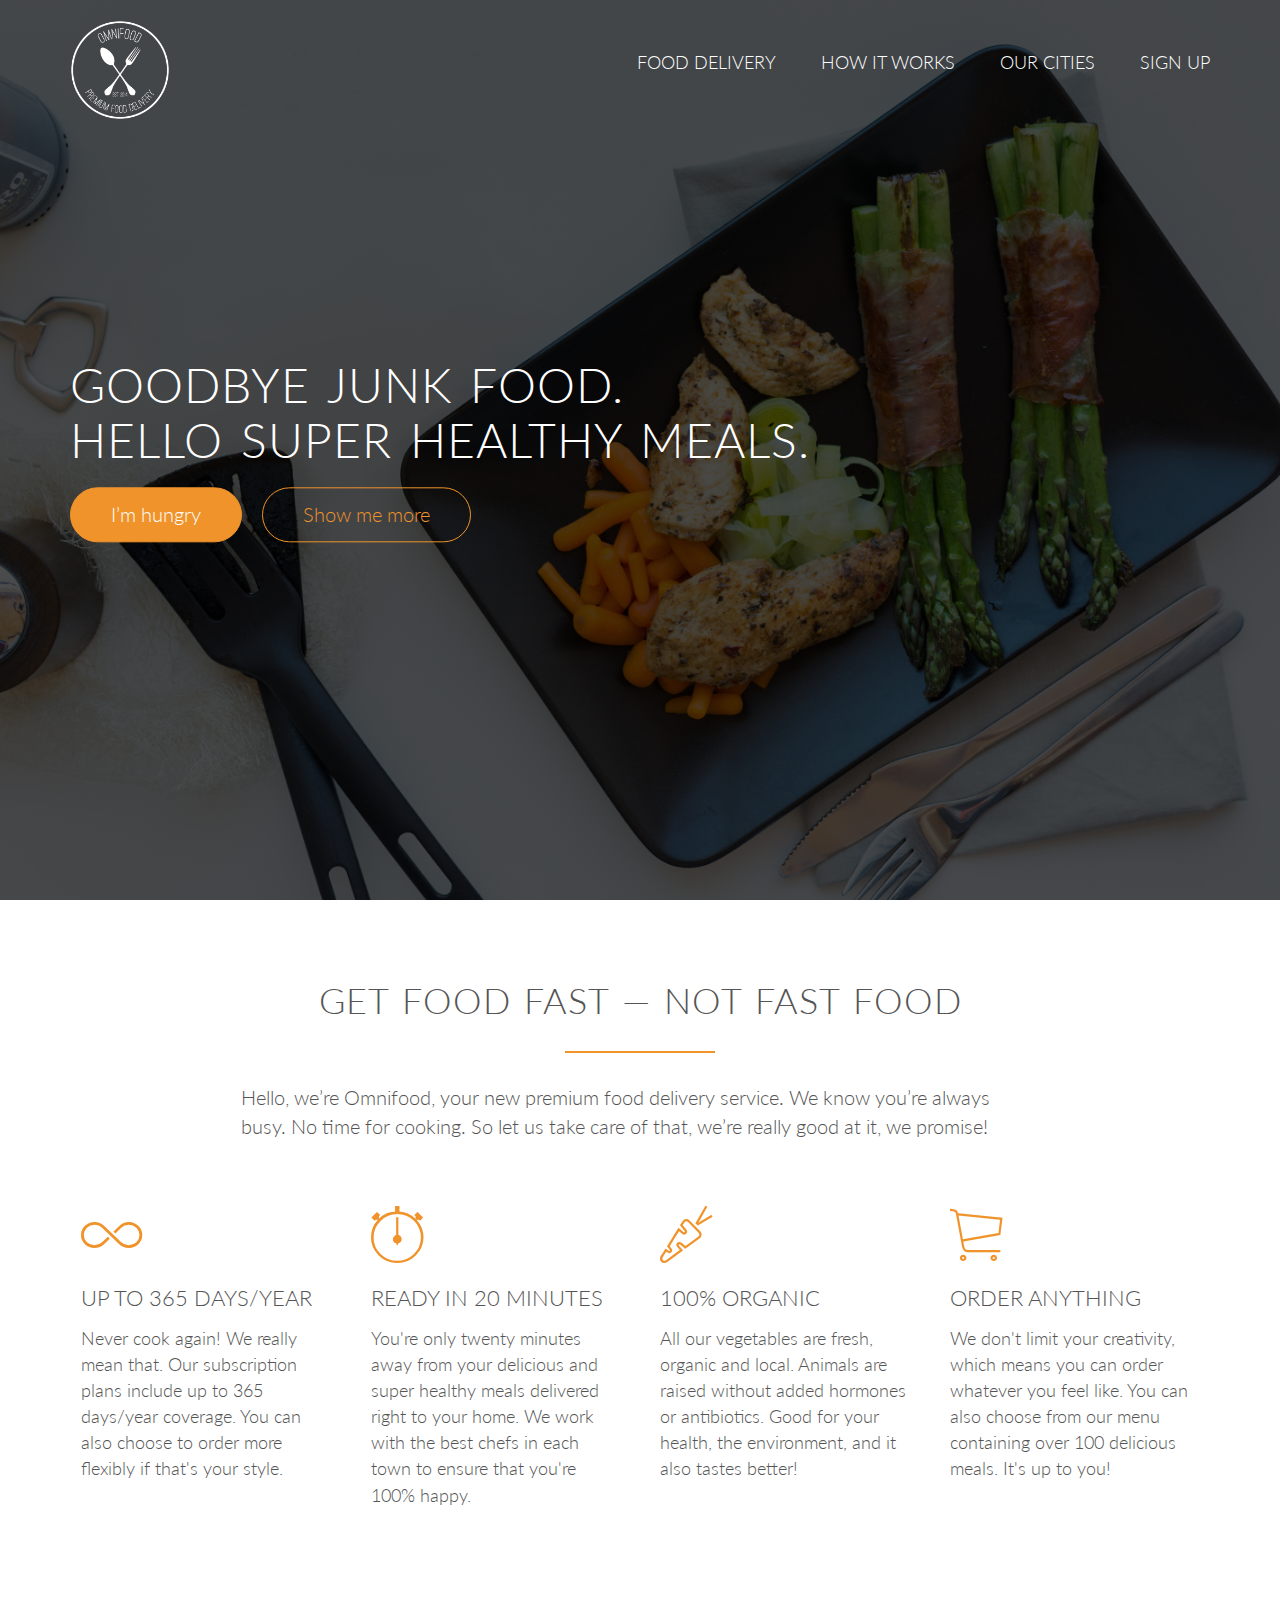
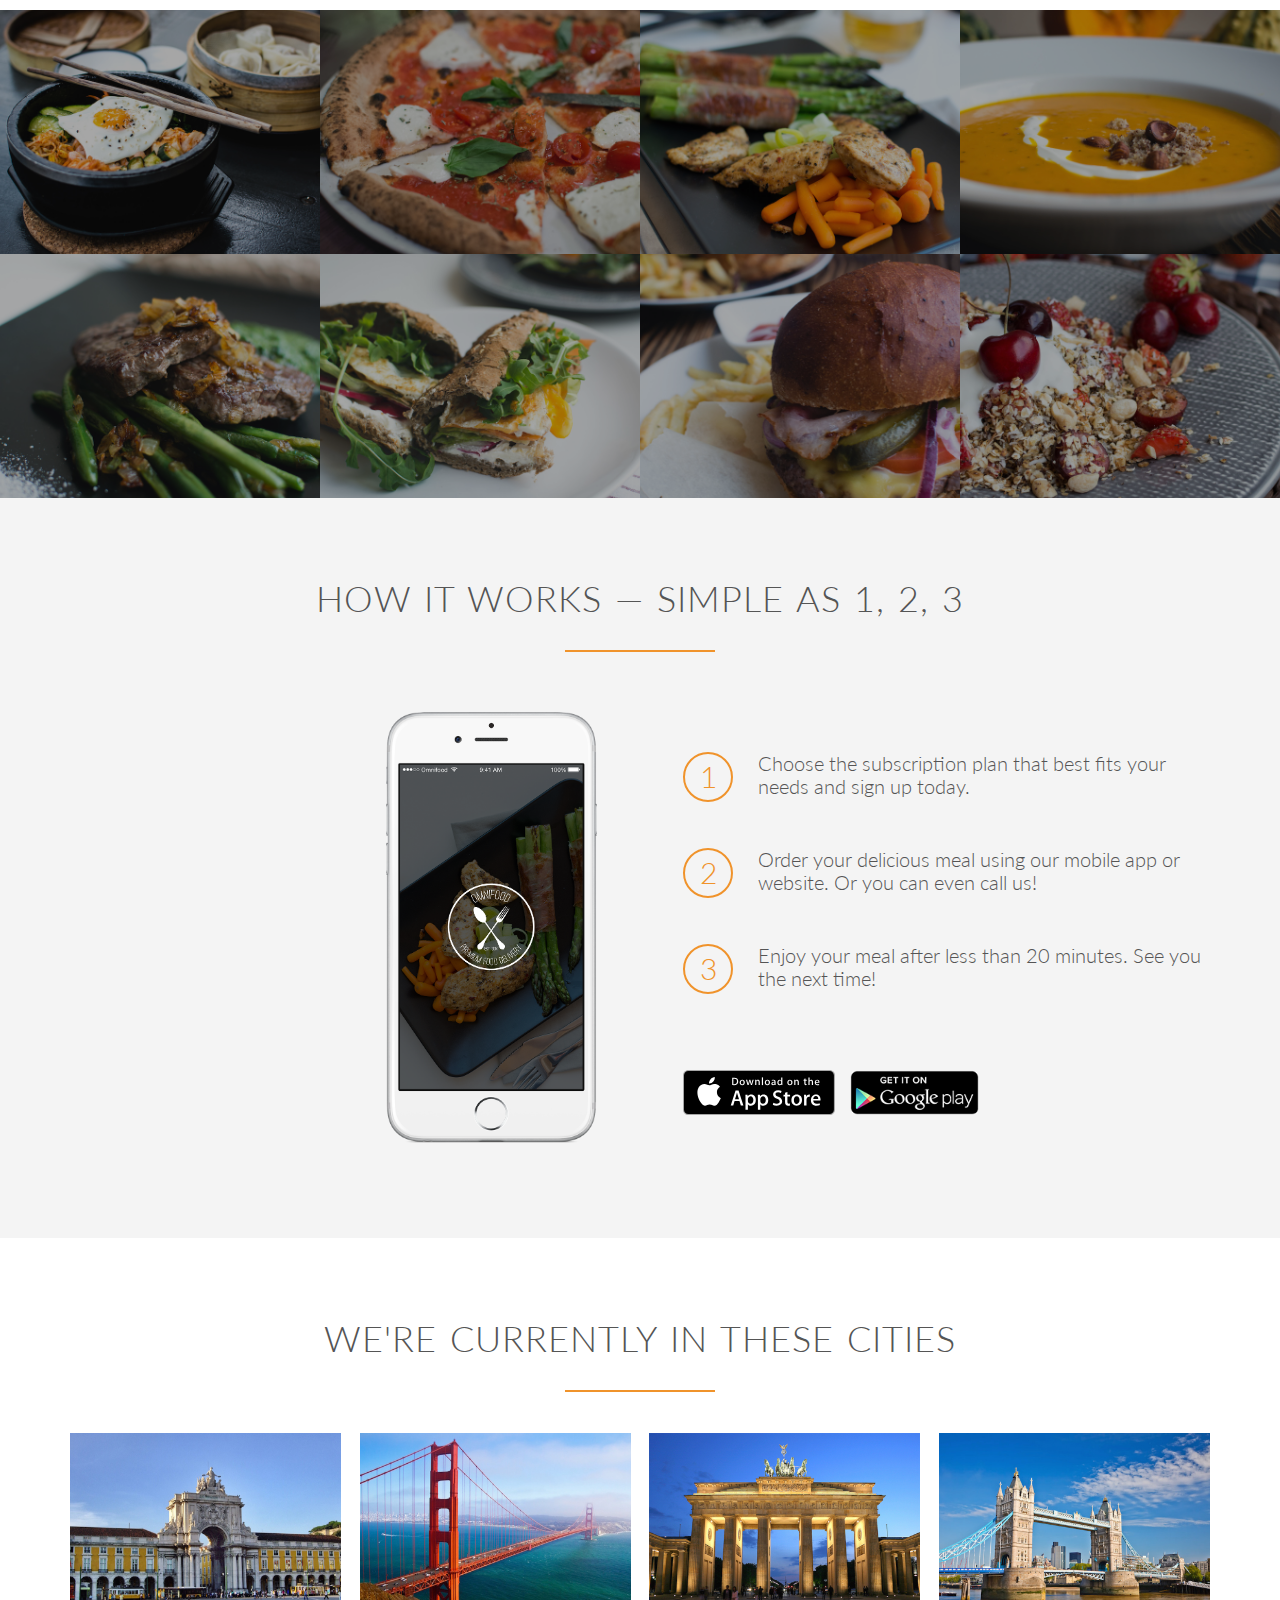
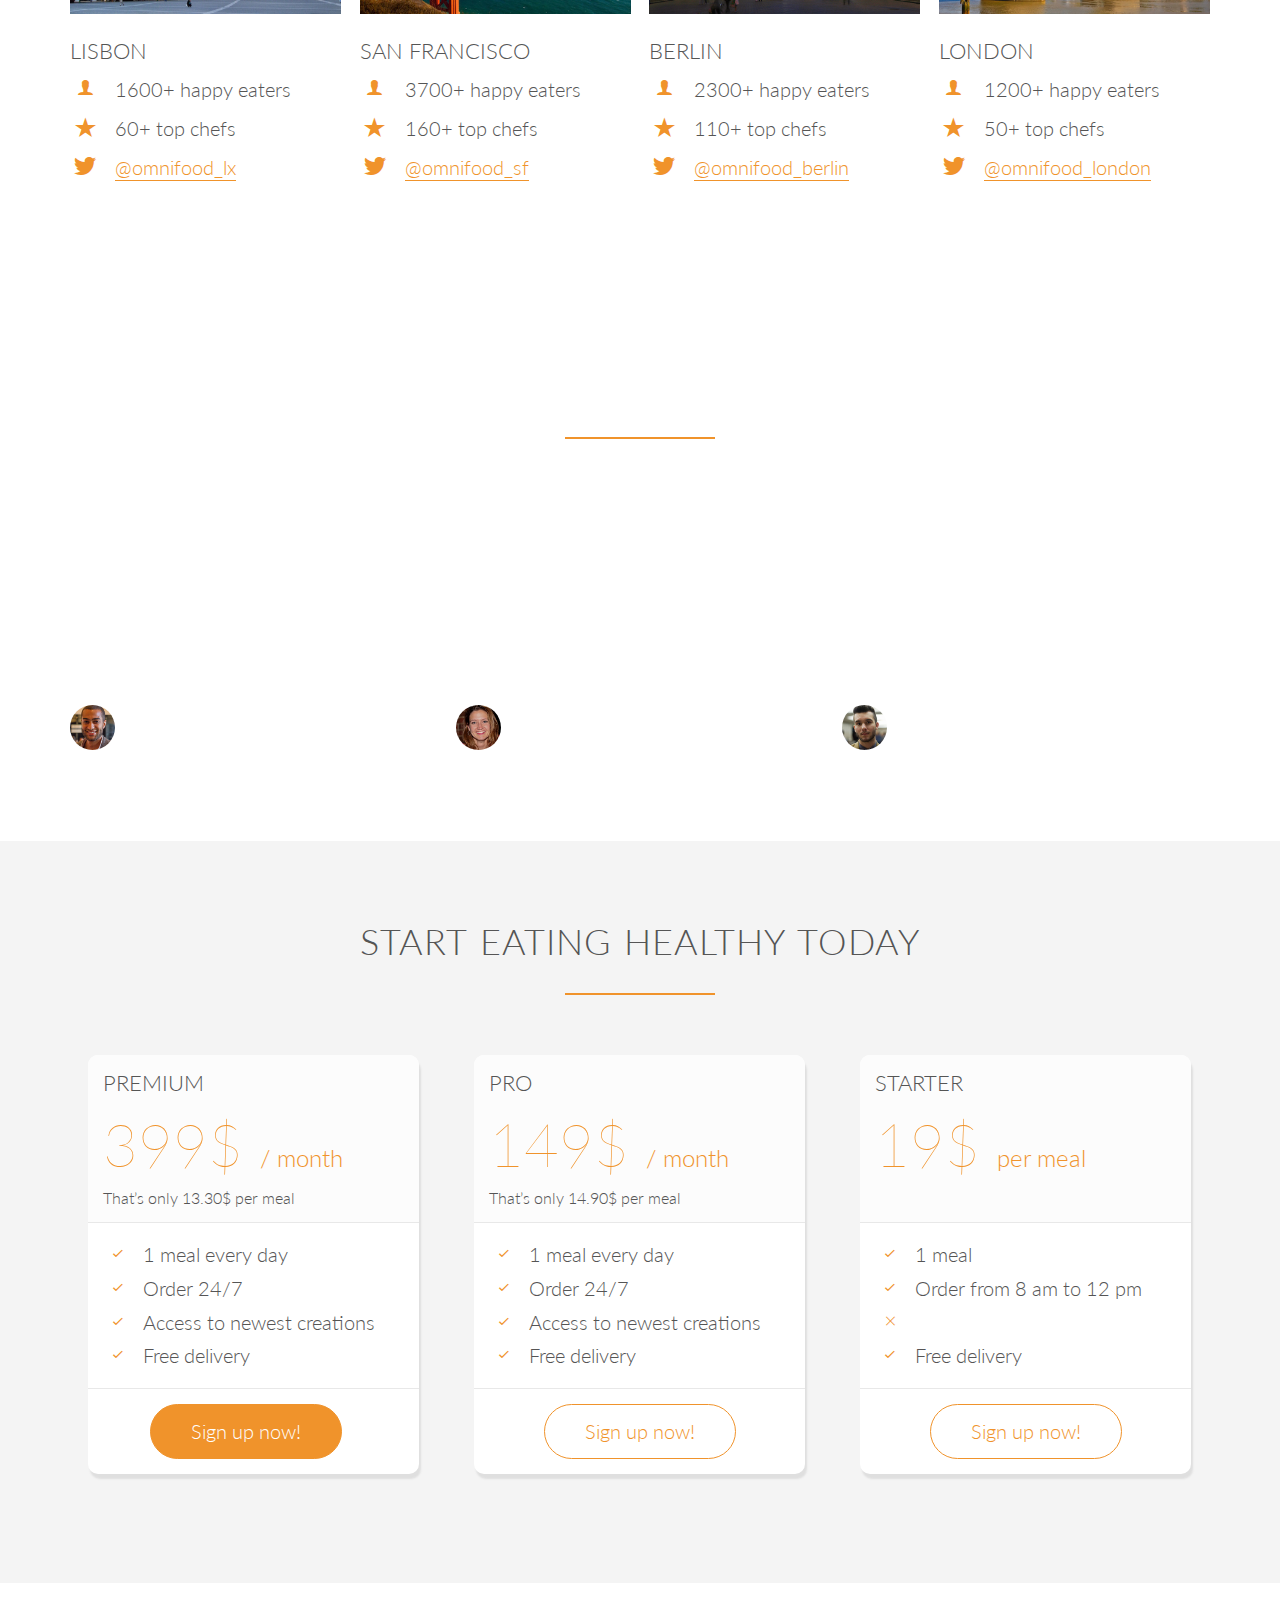
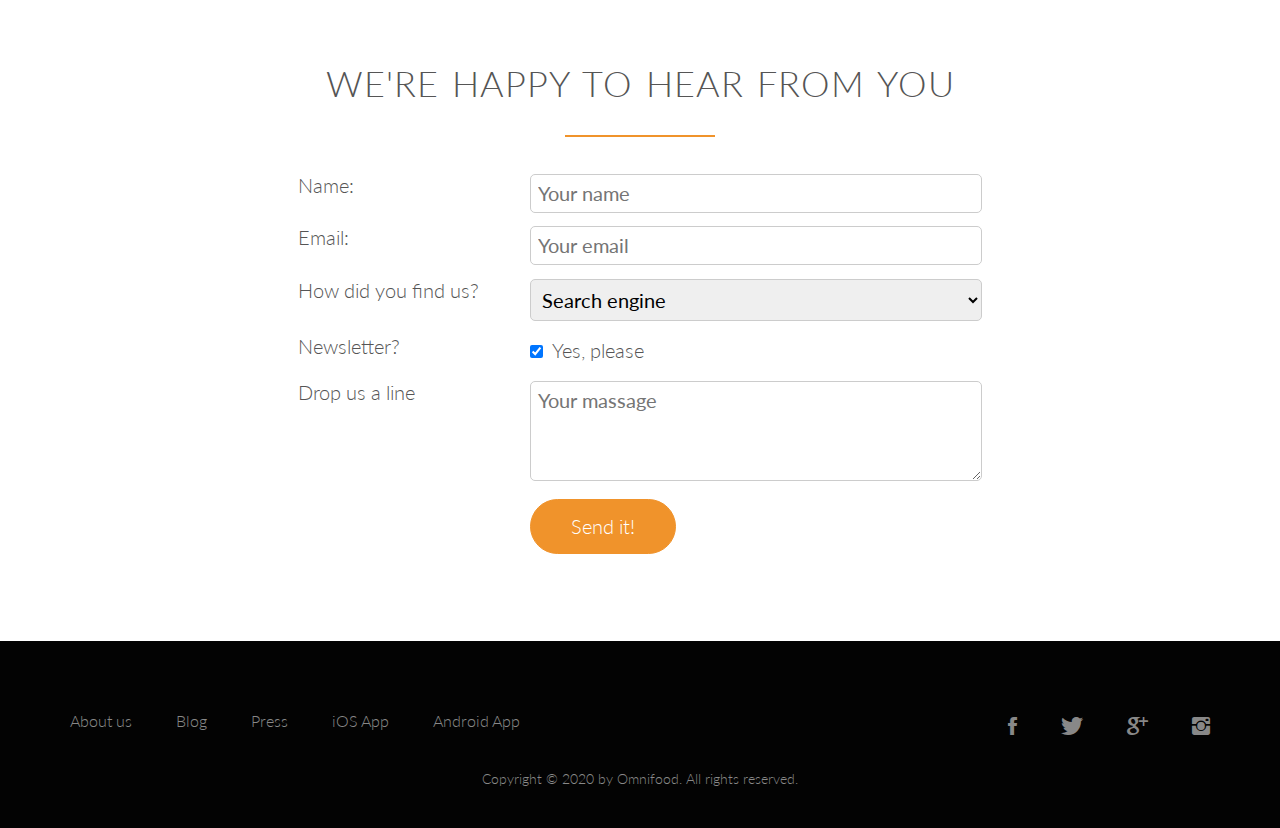
==== commit f1cef4f9: "Omnifood is ready but not responsive now..." ====
--- a/Omnifood/index.html
+++ b/Omnifood/index.html
@@ -336,7 +336,7 @@
           </div>
           <div class="row">
             <div class="col span-1-of-3">
-              <label>Newsletter </label>
+              <label>Newsletter? </label>
             </div>
             <div class="col span-2-of-3">
               <input type="checkbox" name="news" id="news" checked> Yes, please
@@ -362,6 +362,32 @@
         </form>
       </div>
     </section>
+    <footer>
+      <div class="row">
+        <div class="col span-1-of-2">
+          <ul class="footer-nav">
+            <li><a href="#">About us</a></li>
+            <li><a href="#">Blog</a></li>
+            <li><a href="#">Press</a></li>
+            <li><a href="#">iOS App</a></li>
+            <li><a href="#">Android App</a></li>
+          </ul>
+        </div>
+        <div class="col span-1-of-2">
+          <ul class="social-links">
+            <li><a href="#"><icon class="ion-social-facebook"></icon></a></li>
+            <li><a href="#"><icon class="ion-social-twitter"></icon></a></li>
+            <li><a href="#"><icon class="ion-social-googleplus"></icon></a></li>
+            <li><a href="#"><icon class="ion-social-instagram"></icon></a></li>
+          </ul>
+        </div>
+        <div class="row">
+          <p>
+            Copyright &copy; 2020 by Omnifood. All rights reserved.
+          </p>
+        </div>
+      </div>
+    </footer>
   </body>
 </html>
 
@@ -370,15 +396,5 @@
 
 <!-- 
 
-Section 7: Contact form
-Title: We're happy to hear from you
-
-Fields to include:
-Name
-Email
-How did you find us?
-Newsletter
-Drop us a line
-
 
 -->
--- a/Omnifood/resources/css/styles.css
+++ b/Omnifood/resources/css/styles.css
@@ -17,7 +17,6 @@
   text-rendering: optimizeLegibility;
 }
 
-
 .clearfix {zoom: 1;}
 .clearfix:after {
   content: '.';
@@ -43,7 +42,6 @@
 section {
   padding: 80px 0;
 }
-
 
 /* ------  HEADINGS  ------ */
 
@@ -94,7 +92,6 @@
   margin-bottom: 30px;
 }
 
-
 /* ------  PARAGRAPHS  ------ */
 
 .long-copy {
@@ -107,7 +104,6 @@
   font-size: 90%;
   line-height: 145%;
 }
-
 
 /* ------  ICONS  ------ */
 
@@ -152,7 +148,8 @@
 /* ------  BUTTONS  ------ */
 
 .btn:link,
-.btn:visited {
+.btn:visited,
+input[type=submit] {
   display: inline-block;
   padding: 15px 40px;
   font-weight: 300;
@@ -163,7 +160,8 @@
 }
 
 .btn-full:link,
-.btn-full:visited {
+.btn-full:visited,
+input[type=submit] {
   background-color: #f0932b;
   color: #fff;
   margin-right: 15px;
@@ -175,7 +173,8 @@
 }
 
 .btn:active, 
-.btn:hover {
+.btn:hover,
+input[type=submit]:hover {
   background-color: #c9710e;
   border-color: #c9710e;
   color: #fff;
@@ -191,7 +190,6 @@
   background-position: center;
   height: 100vh;
   background-attachment: fixed;
-
 }
 
 .hero-text-box {
@@ -284,7 +282,6 @@
   background-color: #f4f4f4;
 }
 
-
 .steps-box:first-child {
   margin-top: 30px;
   text-align: right;
@@ -308,20 +305,18 @@
   margin-bottom: 80px;
 }
 
-
 .works-step div {
+  display: block;
   float: left;
   padding: 5px;
   margin-right: 25px ;
   color: #f0932b;
   font-size: 150%;
-  display: inline-block;
   border: 2px solid #f0932b;
   border-radius: 50%;
   width: 50px;
   height: 50px;
   text-align: center;
-
 }
 
 .btn-app:link,
@@ -335,11 +330,9 @@
   margin-right: 10px;
 }
 
-
 /* ---------------------------------------- */
 /* CITIES */
 /* ---------------------------------------- */
-
 
 .section-cities img {
   width: 100%;
@@ -350,7 +343,6 @@
 .city-feature {
   margin-bottom: 15px;
 }
-
 
 /* ---------------------------------------- */
 /* TESTIMONIALS (CUSTOMERS) */
@@ -394,9 +386,6 @@
   vertical-align: middle;
 }
 
-
-
-
 /* ---------------------------------------- */
 /* PLANS */
 /* ---------------------------------------- */
@@ -453,9 +442,119 @@
   padding: 5px 0;
 }
 
-
-
-
-
-
-
+/* ----------------------------------------------- */
+/* Form */
+/* ----------------------------------------------- */
+
+.contact-form {
+  width: 60%;
+  margin: 0 auto;
+}
+
+input[type=text], 
+input[type=email], 
+select,
+textarea {
+  width: 100%;
+  padding: 7px;
+  border: 1px solid #ccc;
+  border-radius: 5px;
+}
+
+textarea {
+  height: 100px;
+}
+
+input[type=checkbox] {
+  margin: 10px 5px 10px 0;
+}
+
+*:focus {
+  outline: none;
+}
+
+/* ----------------------------------------------- */
+/* FOOTER */
+/* ----------------------------------------------- */
+
+footer {
+  background-color: rgb(3, 3, 3);
+  padding: 40px;
+  font-size: 80%;
+}
+
+.footer-nav {
+  list-style: none;
+  float: left;
+}
+
+.social-links {
+  list-style: none;
+  float: right;
+}
+
+.footer-nav li,
+.social-links li {
+  display: inline-block;
+  margin: 20px;
+}
+
+.social-links li:last-child {
+  margin-right: 0;
+}
+
+.footer-nav li:first-child {
+  margin-left: 0;
+}
+
+.footer-nav li a:link,
+.footer-nav li a:visited,
+.social-links li a:link,
+.social-links li a:visited {
+  border: none;
+  text-decoration: none;
+  color: #888;
+  transition: color 0.3s;
+}
+
+
+.footer-nav li a:hover,
+.footer-nav li a:active {
+  color: #ddd;
+}
+
+.social-links li a:link,
+.social-links li a:visited {
+  font-size: 150%;
+}
+
+.ion-social-facebook,
+.ion-social-twitter,
+.ion-social-googleplus,
+.ion-social-instagram {
+  transition: 0.3s;
+}
+
+
+.ion-social-facebook:hover {
+  color: #3b5998;
+}
+
+.ion-social-twitter:hover {
+  color: #00aced;
+}
+
+.ion-social-googleplus:hover {
+  color: #dd4b39;
+}
+
+.ion-social-instagram:hover {
+  color: #517fa4;
+}
+
+footer p {
+  padding-top: 20px;
+  color: #888;
+  text-align: center;
+  font-size: 90%;
+}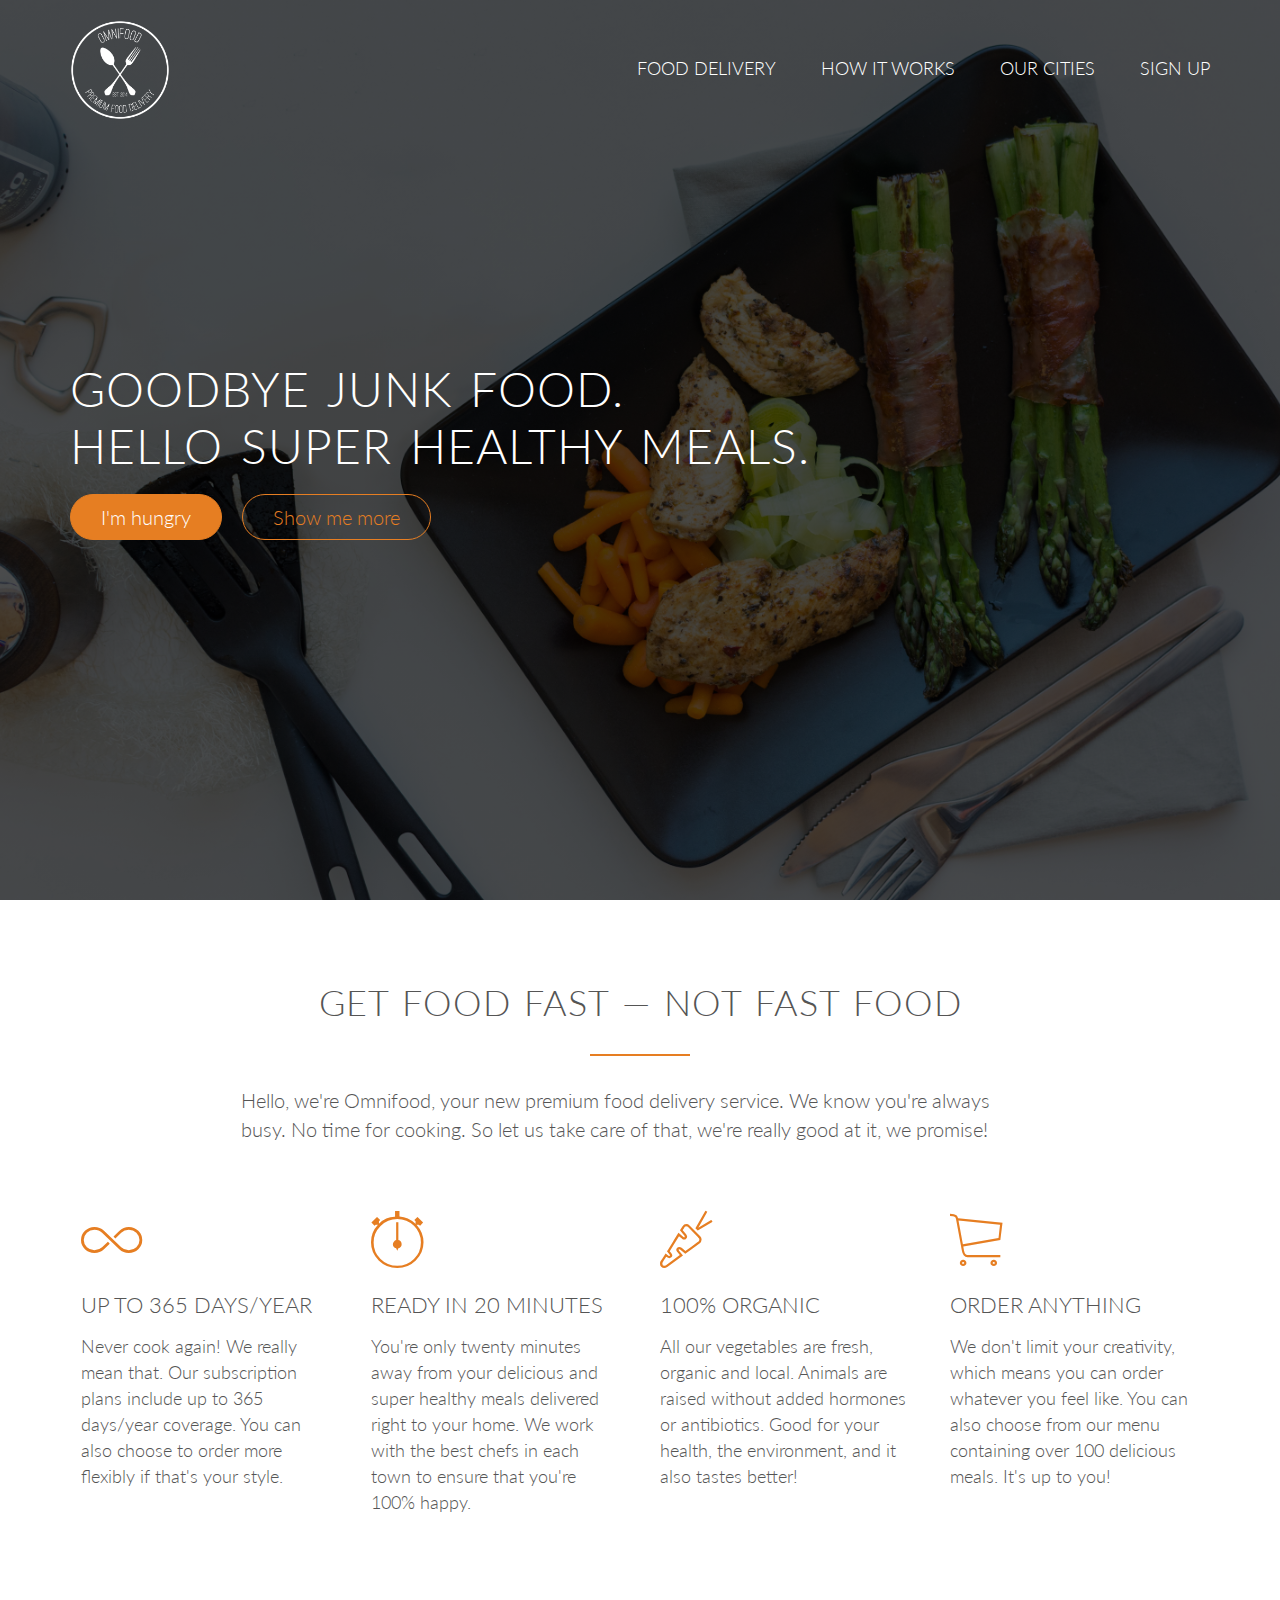
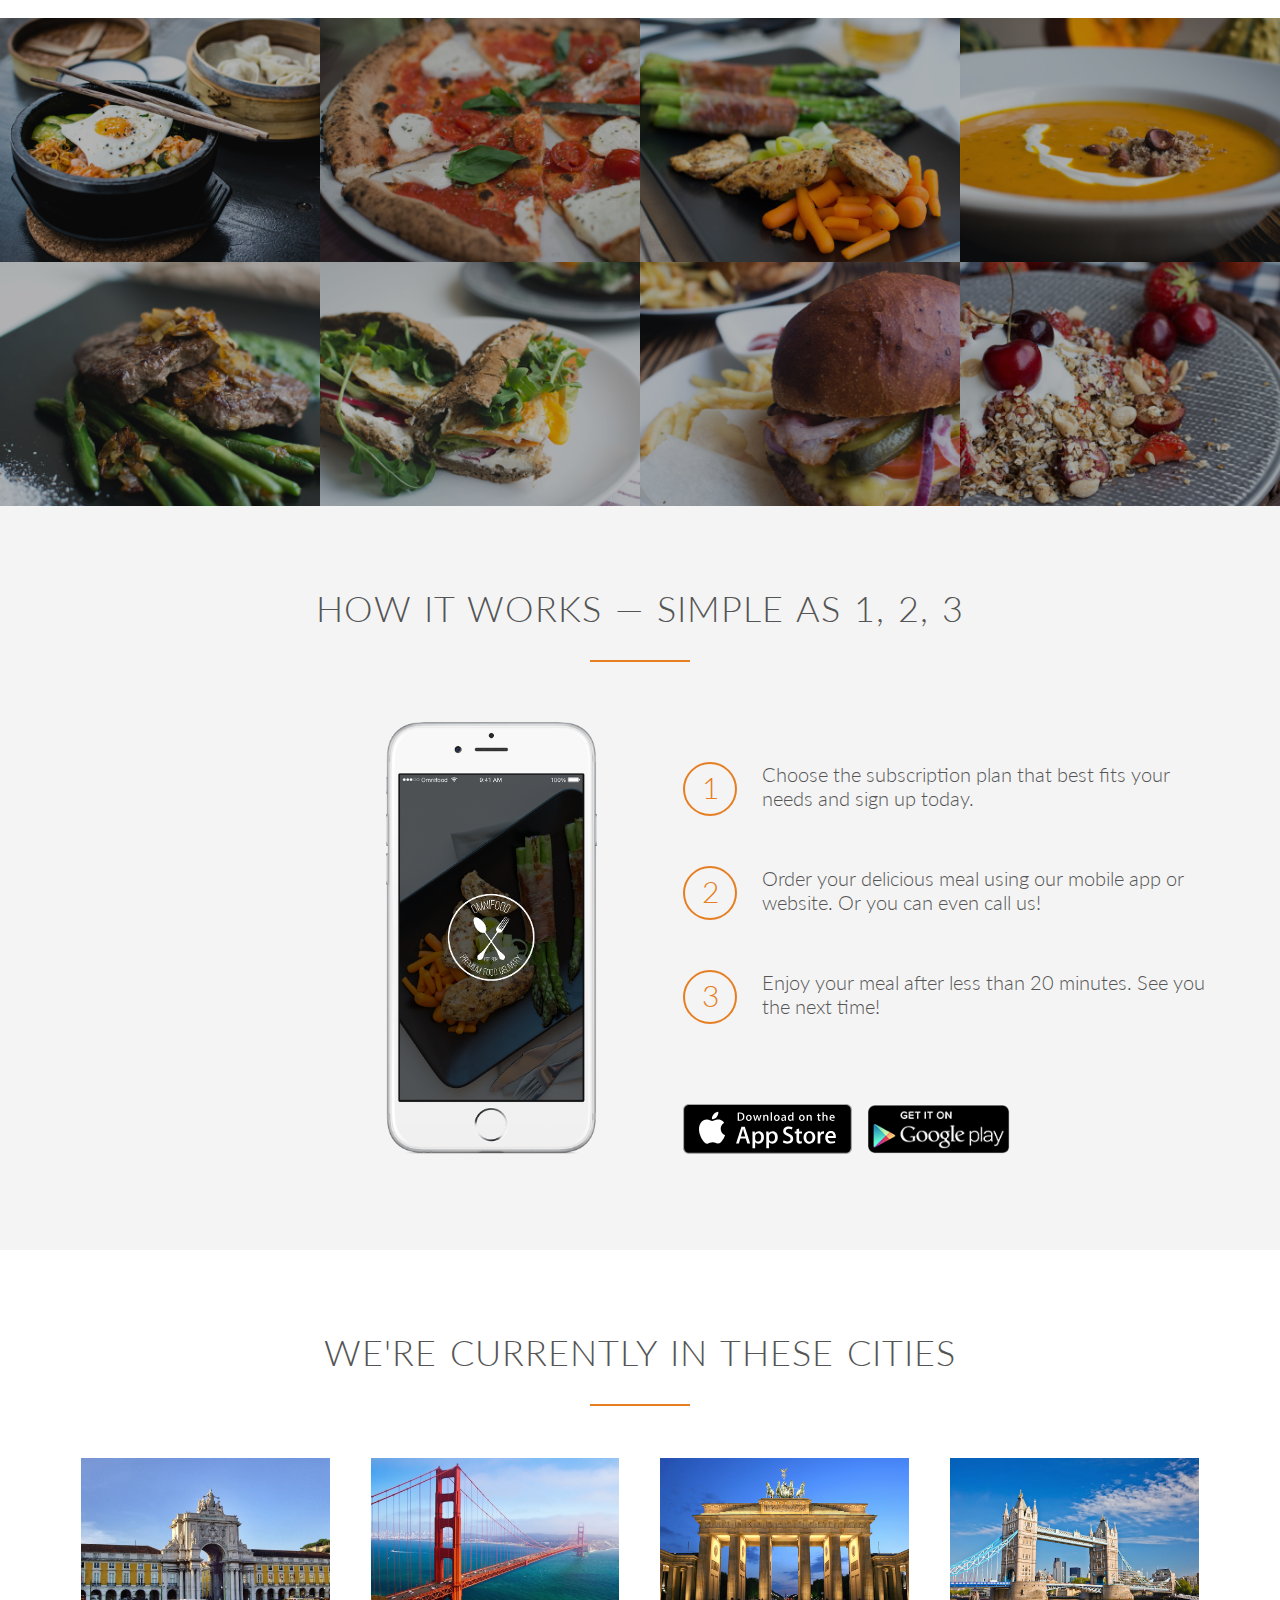
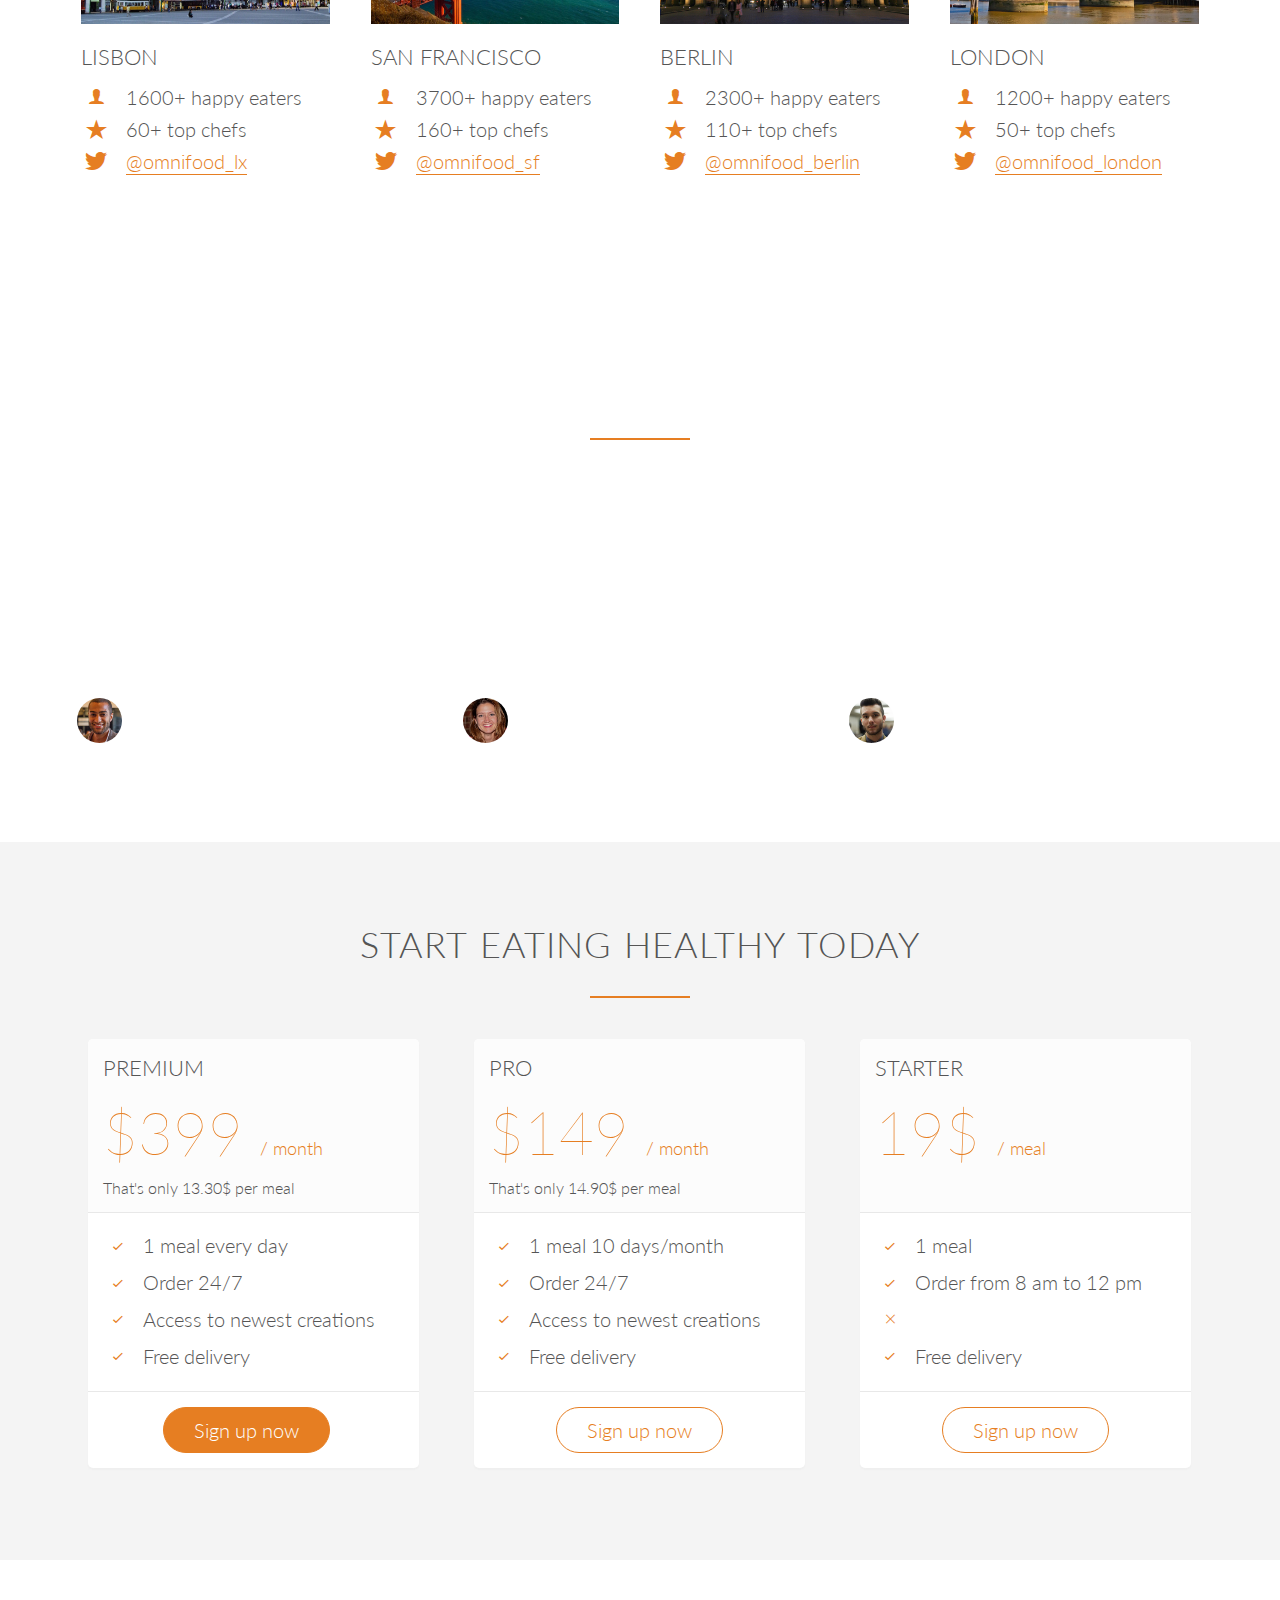
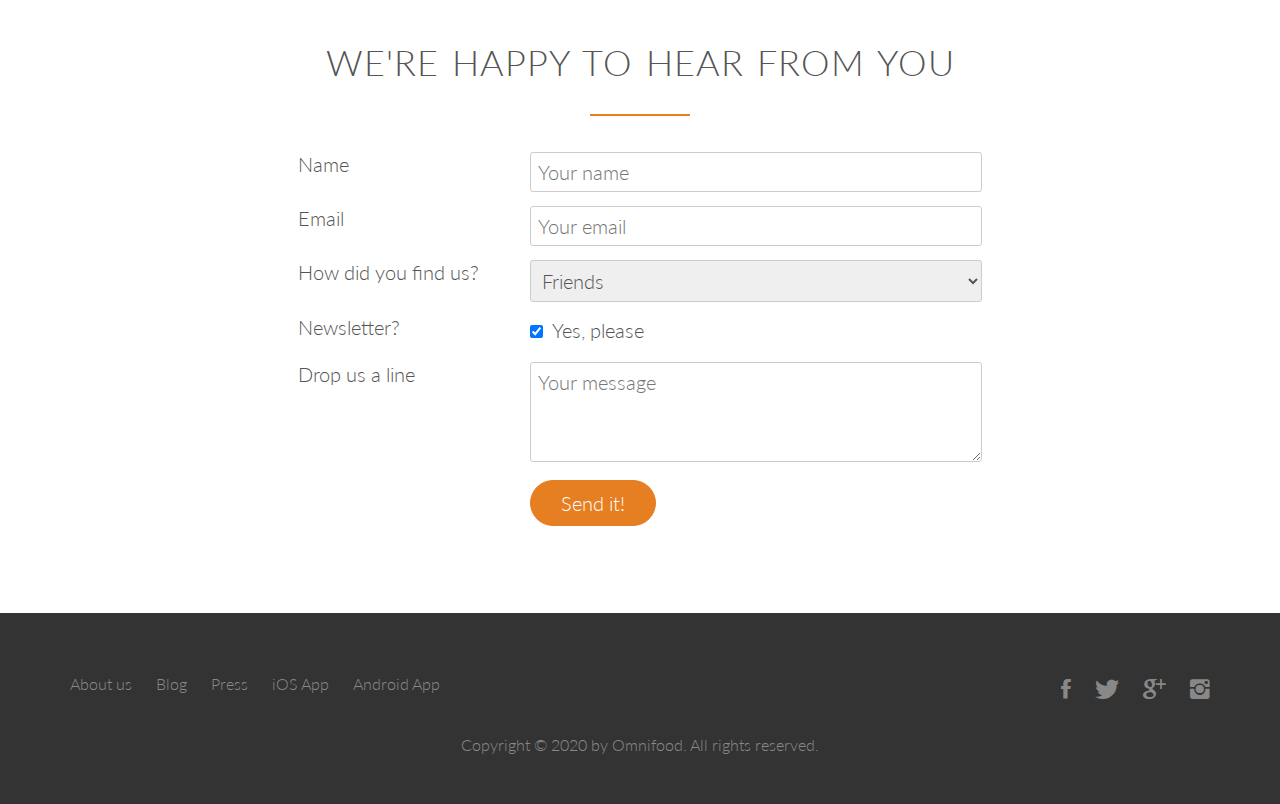
==== commit 044b35a6: "now it is responsive." ====
--- a/Omnifood/index.html
+++ b/Omnifood/index.html
@@ -1,400 +1,412 @@
 <!DOCTYPE html>
 <html lang="en">
-  <head>
-    <link rel="stylesheet" type="text/css" href="vendors/css/normalize.css">
-    <link rel="stylesheet" type="text/css" href="vendors/css/grid.css">
-    <link rel="stylesheet" type="text/css" href="vendors/css/ionicons.min.css">
-    <link rel="stylesheet" type="text/css" href="resources/css/styles.css">
-    <link href="https://fonts.googleapis.com/css2?family=Lato:ital,wght@0,100;0,300;0,400;1,300&display=swap" rel="stylesheet">
-    <title>Omnifood</title>
-  </head>
-  <body>
-    <header>
-      <nav>
-        <div class="row">
-          <img src="resources/img/logo-white.png" alt="logo-white OMNIFOOD" class="logo">
-          <ul class="main-nav">
-            <li><a href="#">Food delivery</a></li>
-            <li><a href="#">How it works</a></li>
-            <li><a href="#">Our cities</a></li>
-            <li><a href="#">Sign up</a></li>
-          </ul>
-        </div>
-      </nav>
-      <div class="hero-text-box">
-        <h1>Goodbye junk food.<br> Hello super healthy meals.</h1>
-        <a class="btn btn-full" href="#">I’m hungry</a>
-        <a class="btn btn-ghost" href="#">Show me more</a>
-      </div>
-    </header>
-    <section class="section-features">
-      <div class="row">
-        <h2>Get food fast &mdash; not fast food</h2>
-        <p class="long-copy">
-          Hello, we’re Omnifood, your new premium food delivery service. We know you’re always busy. No time for cooking. So let us take care of that, we’re really good at it, we promise!
-        </p>
-      </div>
-      <div class="row">
-        <div class="col span-1-of-4 box">
-          <icon class="ion-ios-infinite-outline icon-big"></icon>
-          <h3>Up to 365 days/year</h3>
-          <p>
-            Never cook again! We really mean that. Our subscription plans include up to 365 days/year coverage. You can also choose to order more flexibly if that's your style.
-          </p>
-        </div>
-        <div class="col span-1-of-4 box">
-          <icon class="ion-ios-stopwatch-outline icon-big"></icon>
-          <h3>Ready in 20 minutes</h3>
-          <p>
-            You're only twenty minutes away from your delicious and super healthy meals delivered right to your home. We work with the best chefs in each town to ensure that you're 100% happy.
-          </p>
-        </div>
-        <div class="col span-1-of-4 box">
-          <icon class="ion-ios-nutrition-outline icon-big" ></icon>
-          <h3>100% organic</h3>
-          <p>
-            All our vegetables are fresh, organic and local. Animals are raised without added hormones or antibiotics. Good for your health, the environment, and it also tastes better!
-          </p>
-        </div>
-        <div class="col span-1-of-4 box">
-          <icon class="ion-ios-cart-outline icon-big" ></icon>
-          <h3>Order anything</h3>
-          <p>
-            We don't limit your creativity, which means you can order whatever you feel like. You can also choose from our menu containing over 100 delicious meals. It's up to you!
-          </p>
-        </div>
-      </div>
-    </section>
-
-    <section class="section-meals">
-      <ul class="meals-showcase clearfix">
-        <li>
-          <figure class="meal-photo">
-            <img src="resources/img/1.jpg" alt="Korean bibimbap with egg and vegetables">
-          </figure>
-        </li>
-        <li>
-          <figure class="meal-photo">
-            <img src="resources/img/2.jpg" alt="Simple italian pizza with cherry tomatoes">
-          </figure>
-        </li>
-        <li>
-          <figure class="meal-photo">
-            <img src="resources/img/3.jpg" alt="Chicken breast steak with vegetables">
-          </figure>
-        </li>
-        <li>
-          <figure class="meal-photo">
-            <img src="resources/img/4.jpg" alt="Autumn pumpkin soup">
-          </figure>
-        </li>
-      </ul>
-      <ul class="meals-showcase clearfix">
-        <li>
-          <figure class="meal-photo">
-            <img src="resources/img/5.jpg" alt="Paleo beef steak with vegetables">
-          </figure>
-        </li>
-        <li>
-          <figure class="meal-photo">
-            <img src="resources/img/6.jpg" alt="Healthy baguette with egg and vegetables">
-          </figure>
-        </li>
-        <li>
-          <figure class="meal-photo">
-            <img src="resources/img/7.jpg" alt="Burger with cheddar and bacon">
-          </figure>
-        </li>
-        <li>
-          <figure class="meal-photo">
-            <img src="resources/img/8.jpg" alt="Granola with cherries and strawberries">
-          </figure>
-        </li>
-      </ul>
-    </section>
-    <section class="section-steps">
-      <div class="row">
-        <h2>How it works &mdash; Simple as 1, 2, 3</h2>
-      </div>
-      <div class="row">
-        <div class="col span-1-of-2 steps-box">
-          <img src="resources/img/app-iPhone.png" alt="Omnifood app on iPhone" class="app-screen">
-        </div>
-        <div class="col span-1-of-2 steps-box">
-          <div class="works-step">
-            <div>1</div>
-            <p>Choose the subscription plan that best fits your needs and sign up today.</p>
-          </div>
-          <div class="works-step">
-            <div>2</div>
-            <p>Order your delicious meal using our mobile app or website. Or you can even call us!</p>
-          </div>
-          <div class="works-step">
-            <div>3</div>
-            <p>Enjoy your meal after less than 20 minutes. See you the next time!</p>
-          </div>
-
-          <a href="#" class="btn-app"><img src="resources/img/download-app.svg" alt="App Store Button"></a>
-          <a href="#" class="btn-app"><img src="resources/img/download-app-android.png" alt="Play Store Button"></a>
-
-        </div>
-      </div>
-    </section>
-    <section class="section-cities">
-      <div class="row"> 
-        <h2>We're currently in these cities</h2>
-      </div>
-      <div class="row">
-        <div class="col span-1-of-4">
-          <img src="resources/img/lisbon-3.jpg" alt="Lisbon">
-          <h3>Lisbon </h3>
-          
-            <div class="city-feature">
-              <icon class="ion-ios-person icon-small"></icon>
-              1600+ happy eaters
-            </div>
-            <div class="city-feature">
-              <icon class="ion-ios-star icon-small"></icon>
-              60+ top chefs
-            </div>
-            <div class="city-feature">
-              <icon class="ion-social-twitter icon-small"></icon>
-              <a href="#">@omnifood_lx</a>
-            </div>
-        
-        </div>
-        <div class="col span-1-of-4">
-          <img src="resources/img/san-francisco.jpg" alt="San Francisco">
-          <h3>San Francisco</h3>          
-            <div class="city-feature">
-              <icon class="ion-ios-person icon-small"></icon>
-              3700+ happy eaters
-            </div>
-            <div class="city-feature">
-              <icon class="ion-ios-star icon-small"></icon>
-              160+ top chefs
-            </div>
-            <div class="city-feature">
-              <icon class="ion-social-twitter icon-small"></icon>
-              <a href="#">@omnifood_sf</a> 
-            </div>          
-        </div>
-        <div class="col span-1-of-4">
-          <img src="resources/img/berlin.jpg" alt="Berlin">
-          <h3>Berlin</h3>          
-            <div class="city-feature">
-              <icon class="ion-ios-person icon-small"></icon>
-              2300+ happy eaters
-            </div>
-            <div class="city-feature">
-              <icon class="ion-ios-star icon-small"></icon>
-              110+ top chefs
-            </div>
-            <div class="city-feature">
-              <icon class="ion-social-twitter icon-small"></icon>
-              <a href="#">@omnifood_berlin</a> 
-            </div>          
-        </div>
-        <div class="col span-1-of-4">
-          <img src="resources/img/london.jpg" alt="London">
-          <h3>London</h3>          
-            <div class="city-feature">
-              <icon class="ion-ios-person icon-small"></icon>
-              1200+ happy eaters
-            </div>
-            <div class="city-feature">
-              <icon class="ion-ios-star icon-small"></icon>
-              50+ top chefs
-            </div>
-            <div class="city-feature">
-              <icon class="ion-social-twitter icon-small"></icon>
-              <a href="#">@omnifood_london</a>
-            </div>          
-        </div>
-      </div>
-    </section>
-    <section class="section-testimonials">
-      <div class="row">
-        <h2>Our customers can't live without us</h2>
-      </div>
-      <div class="row">
-        <div class="col span-1-of-3">
-          <blockquote>Omnifood is just awesome! I just launched a startup which leaves me with no time for cooking, so Omnifood is a life-saver. Now that I got used to it, I couldn't live without my daily meals!</blockquote>
-          <cite><img src="resources/img/customer-1.jpg">Alberto Duncan</cite>
-        </div>
-        <div class="col span-1-of-3">
-          <blockquote>Inexpensive, healthy and great-tasting meals, delivered right to my home. We have lots of food delivery here in Lisbon, but no one comes even close to Omifood. Me and my family are so in love!</blockquote>
-          <cite><img src="resources/img/customer-2.jpg">Joana Silva</cite>
-        </div>
-        <div class="col span-1-of-3">
-          <blockquote>I was looking for a quick and easy food delivery service in San Franciso. I tried a lot of them and ended up with Omnifood. Best food delivery service in the Bay Area. Keep up the great work!</blockquote>
-          <cite><img src="resources/img/customer-3.jpg">Milton Chapman</cite>
-        </div>
-      </div>
-    </section>
-    <section class="section-plans">
-      <div class="row">
-        <h2>Start eating healthy today</h2>
-      </div>
-      <div class="row">
-        <div class="col span-1-of-3">
-          <div class="plan-box">
-            <div>
-              <h3>Premium</h3>
-              <p class="plan-price">399$ <span>/ month</span></p>
-              <p class="plan-price-meal">That’s only 13.30$ per meal</p>
-            </div>
-            <div>
-              <ul>
-                <li><icon class="ion-ios-checkmark-empty icon-small"></icon>1 meal every day</li>
-                <li><icon class="ion-ios-checkmark-empty icon-small"></icon>Order 24/7</li>
-                <li><icon class="ion-ios-checkmark-empty icon-small"></icon>Access to newest creations</li>
-                <li><icon class="ion-ios-checkmark-empty icon-small"></icon>Free delivery</li>
-              </ul>
-            </div>
-            <div>
-              <a href="#" class="btn btn-full">Sign up now!</a>
-            </div>
-          </div>
-        </div>
-        <div class="col span-1-of-3">
-          <div class="plan-box">
-            <div>
-              <h3>Pro</h3>
-              <p class="plan-price">149$  <span>/ month</span></p>
-              <p class="plan-price-meal">That’s only 14.90$ per meal</p>
-            </div>
-            <div>
-              <ul>
-                <li><icon class="ion-ios-checkmark-empty icon-small"></icon>1 meal every day</li>
-                <li><icon class="ion-ios-checkmark-empty icon-small"></icon>Order 24/7</li>
-                <li><icon class="ion-ios-checkmark-empty icon-small"></icon>Access to newest creations</li>
-                <li><icon class="ion-ios-checkmark-empty icon-small"></icon>Free delivery</li>
-              </ul>
-            </div>
-            <div>
-              <a href="#" class="btn btn-ghost">Sign up now!</a>
-            </div>
-          </div>
-        </div>
-        <div class="col span-1-of-3">
-          <div class="plan-box">
-            <div>
-              <h3>Starter</h3>          
-              <p class="plan-price">19$  <span>per meal</span></p>
-              <p class="plan-price-meal"> &nbsp; </p>                                     <!-- Empty line-->
-            </div>
-            <div>
-              <ul>
-                <li><icon class="ion-ios-checkmark-empty icon-small"></icon>1 meal </li>
-                <li><icon class="ion-ios-checkmark-empty icon-small"></icon>Order from 8 am to 12 pm</li>
-                <li><icon class="ion-ios-close-empty icon-small"></icon></li>
-                <li><icon class="ion-ios-checkmark-empty icon-small"></icon>Free delivery</li>
-              </ul>
-            </div>
-            <div>
-              <a href="#" class="btn btn-ghost">Sign up now!</a>
-            </div>
-          </div>
-        </div>
-      </div>
-    </section>
-    <section class="section-form">
-      <div class="row">
-        <h2>We're happy to hear from you</h2>
-      </div>
-      <div class="row">
-        <form method="POST" action="#" class="contact-form">
-          <div class="row">
-            <div class="col span-1-of-3">
-              <label for="name">Name: </label>
-            </div>
-            <div class="col span-2-of-3">
-              <input type="text" name="name" id="name" placeholder="Your name" required>
-            </div>
-          </div>
-          <div class="row">
-            <div class="col span-1-of-3">
-              <label for="email">Email: </label>
-            </div>
-            <div class="col span-2-of-3">
-              <input type="email" name="email" id="email" placeholder="Your email" required>
-            </div>
-          </div>
-          <div class="row">
-            <div class="col span-1-of-3">
-              <label for="find-us">How did you find us? </label>
-            </div>
-            <div class="col span-2-of-3">
-              <select name="find us" id="find-us"> 
-                <option value="friends">Friends</option>
-                <option value="search" selected>Search engine</option>
-                <option value="ad">Advertisement</option>
-                <option value="other">Other</option>
-              </select>
-            </div>
-          </div>
-          <div class="row">
-            <div class="col span-1-of-3">
-              <label>Newsletter? </label>
-            </div>
-            <div class="col span-2-of-3">
-              <input type="checkbox" name="news" id="news" checked> Yes, please
-            </div>
-          </div>
-          <div class="row">
-            <div class="col span-1-of-3">
-              <label>Drop us a line </label>
-            </div>
-            <div class="col span-2-of-3">
-              <textarea name="massage" placeholder="Your massage"></textarea>
-            </div>
-          </div>
-          <div class="row">
-            <div class="col span-1-of-3">
-              <label> &nbsp; </label>
-            </div>
-            <div class="col span-2-of-3">
-              <input type="submit" value="Send it!">
-            </div>
-          </div>
-
-        </form>
-      </div>
-    </section>
-    <footer>
-      <div class="row">
-        <div class="col span-1-of-2">
-          <ul class="footer-nav">
-            <li><a href="#">About us</a></li>
-            <li><a href="#">Blog</a></li>
-            <li><a href="#">Press</a></li>
-            <li><a href="#">iOS App</a></li>
-            <li><a href="#">Android App</a></li>
-          </ul>
-        </div>
-        <div class="col span-1-of-2">
-          <ul class="social-links">
-            <li><a href="#"><icon class="ion-social-facebook"></icon></a></li>
-            <li><a href="#"><icon class="ion-social-twitter"></icon></a></li>
-            <li><a href="#"><icon class="ion-social-googleplus"></icon></a></li>
-            <li><a href="#"><icon class="ion-social-instagram"></icon></a></li>
-          </ul>
-        </div>
-        <div class="row">
-          <p>
-            Copyright &copy; 2020 by Omnifood. All rights reserved.
-          </p>
-        </div>
-      </div>
-    </footer>
-  </body>
-</html>
-
-
-
-
-<!-- 
-
-
--->
+    <head>
+        <meta name="viewport" content="width=device-width, initial-scale=1.0">
+        
+        <link rel="stylesheet" type="text/css" href="vendors/css/normalize.css">
+        <link rel="stylesheet" type="text/css" href="vendors/css/grid.css">
+        <link rel="stylesheet" type="text/css" href="vendors/css/ionicons.min.css">
+        <link rel="stylesheet" type="text/css" href="resources/css/style.css">
+        <link rel="stylesheet" type="text/css" href="resources/css/queries.css">
+        <link href='http://fonts.googleapis.com/css?family=Lato:100,300,400,300italic' rel='stylesheet' type='text/css'>
+        <title>Omnifood</title>
+    </head>
+    <body>
+        <header>
+            <nav>
+                <div class="row">
+                    <img src="resources/img/logo-white.png" alt="Omnifood logo" class="logo">
+                    <ul class="main-nav js--main-nav">
+                        <li><a href="#features">Food delivery</a></li>
+                        <li><a href="#works">How it works</a></li>
+                        <li><a href="#cities">Our cities</a></li>
+                        <li><a href="#plans">Sign up</a></li>
+                    </ul>
+                </div>
+            </nav>
+            <div class="hero-text-box">
+                <h1>Goodbye junk food.<br>Hello super healthy meals.</h1>
+                <a class="btn btn-full js--scroll-to-plans" href="#">I'm hungry</a>
+                <a class="btn btn-ghost js--scroll-to-start" href="#">Show me more</a>
+            </div>
+            
+        </header>
+        
+        <section class="section-features js--section-features" id="features">
+            <div class="row">
+                <h2>Get food fast &mdash; not fast food</h2>
+                <p class="long-copy">
+                    Hello, we're Omnifood, your new premium food delivery service. We know you're always busy. No time for cooking. So let us take care of that, we're really good at it, we promise!
+                </p>
+            </div>
+            
+            <div class="row js--wp-1">
+                <div class="col span-1-of-4 box">
+                    <i class="ion-ios-infinite-outline icon-big"></i>
+                    <h3>Up to 365 days/year</h3>
+                    <p>
+                        Never cook again! We really mean that. Our subscription plans include up to 365 days/year coverage. You can also choose to order more flexibly if that's your style.
+                    </p>
+                </div>
+                <div class="col span-1-of-4 box">
+                    <i class="ion-ios-stopwatch-outline icon-big"></i>
+                    <h3>Ready in 20 minutes</h3>
+                    <p>
+                        You're only twenty minutes away from your delicious and super healthy meals delivered right to your home. We work with the best chefs in each town to ensure that you're 100% happy.
+                    </p>
+                </div>
+                <div class="col span-1-of-4 box">
+                    <i class="ion-ios-nutrition-outline icon-big"></i>
+                    <h3>100% organic</h3>
+                    <p>
+                        All our vegetables are fresh, organic and local. Animals are raised without added hormones or antibiotics. Good for your health, the environment, and it also tastes better!
+                    </p>
+                </div>
+                <div class="col span-1-of-4 box">
+                    <i class="ion-ios-cart-outline icon-big"></i>
+                    <h3>Order anything</h3>
+                    <p>
+                        We don't limit your creativity, which means you can order whatever you feel like. You can also choose from our menu containing over 100 delicious meals. It's up to you!
+                    </p>
+                </div>
+            </div>   
+        </section>
+        
+        <section class="section-meals">
+            <ul class="meals-showcase clearfix">
+                <li>
+                    <figure class="meal-photo">
+                        <img src="resources/img/1.jpg" alt="Korean bibimbap with egg and vegetables">
+                    </figure>
+                </li>
+                <li>
+                    <figure class="meal-photo">
+                        <img src="resources/img/2.jpg" alt="Simple italian pizza with cherry tomatoes">
+                    </figure>
+                </li>
+                <li>
+                    <figure class="meal-photo">
+                        <img src="resources/img/3.jpg" alt="Chicken breast steak with vegetables">
+                    </figure>
+                </li>
+                <li>
+                    <figure class="meal-photo">
+                        <img src="resources/img/4.jpg" alt="Autumn pumpkin soup">
+                    </figure>
+                </li>
+            </ul>
+            <ul class="meals-showcase clearfix">
+                <li>
+                    <figure class="meal-photo">
+                        <img src="resources/img/5.jpg" alt="Paleo beef steak with vegetables">
+                    </figure>
+                </li>
+                <li>
+                    <figure class="meal-photo">
+                        <img src="resources/img/6.jpg" alt="Healthy baguette with egg and vegetables">
+                    </figure>
+                </li>
+                <li>
+                    <figure class="meal-photo">
+                        <img src="resources/img/7.jpg" alt="Burger with cheddar and bacon">
+                    </figure>
+                </li>
+                <li>
+                    <figure class="meal-photo">
+                        <img src="resources/img/8.jpg" alt="Granola with cherries and strawberries">
+                    </figure>
+                </li>
+            </ul>
+        </section>
+        
+        
+        <section class="section-steps" id="works">
+            <div class="row">
+                <h2>How it works &mdash; Simple as 1, 2, 3</h2>
+            </div>
+            <div class="row">
+                <div class="col span-1-of-2 steps-box">
+                    <img src="resources/img/app-iPhone.png" alt="Omnifood app on iPhone" class="app-screen js--wp-2">
+                </div>
+                <div class="col span-1-of-2 steps-box">
+                    <div class="works-step clearfix">
+                        <div>1</div>
+                        <p>Choose the subscription plan that best fits your needs and sign up today.</p>
+                    </div>
+                    <div class="works-step clearfix">
+                        <div>2</div>
+                        <p>Order your delicious meal using our mobile app or website. Or you can even call us!</p>
+                    </div>
+                    <div class="works-step clearfix">
+                        <div>3</div>
+                        <p>Enjoy your meal after less than 20 minutes. See you the next time!</p>
+                    </div>
+                    
+                    <a href="#" class="btn-app"><img src="resources/img/download-app.svg" alt="App Store Button"></a>
+                    <a href="#" class="btn-app"><img src="resources/img/download-app-android.png" alt="Play Store Button"></a>
+                </div>
+            </div>
+        </section>
+        
+        <section class="section-cities" id="cities">
+            <div class="row">
+                <h2>We're currently in these cities</h2>
+            </div>
+            <div class="row js--wp-3">
+                <div class="col span-1-of-4 box">
+                    <img src="resources/img/lisbon-3.jpg" alt="Lisbon">
+                    <h3>Lisbon</h3>
+                    <div class="city-feature">
+                        <i class="ion-ios-person icon-small"></i>
+                        1600+ happy eaters
+                    </div>
+                    <div class="city-feature">
+                        <i class="ion-ios-star icon-small"></i>
+                        60+ top chefs
+                    </div>
+                    <div class="city-feature">
+                        <i class="ion-social-twitter icon-small"></i>
+                        <a href="#">@omnifood_lx</a>
+                    </div>
+                </div>
+                <div class="col span-1-of-4 box">
+                    <img src="resources/img/san-francisco.jpg" alt="San Francisco">
+                    <h3>San Francisco</h3>
+                    <div class="city-feature">
+                        <i class="ion-ios-person icon-small"></i>
+                        3700+ happy eaters
+                    </div>
+                    <div class="city-feature">
+                        <i class="ion-ios-star icon-small"></i>
+                        160+ top chefs
+                    </div>
+                    <div class="city-feature">
+                        <i class="ion-social-twitter icon-small"></i>
+                        <a href="#">@omnifood_sf</a>
+                    </div>
+                </div>
+                <div class="col span-1-of-4 box">
+                    <img src="resources/img/berlin.jpg" alt="Berlin">
+                    <h3>Berlin</h3>
+                    <div class="city-feature">
+                        <i class="ion-ios-person icon-small"></i>
+                        2300+ happy eaters
+                    </div>
+                    <div class="city-feature">
+                        <i class="ion-ios-star icon-small"></i>
+                        110+ top chefs
+                    </div>
+                    <div class="city-feature">
+                        <i class="ion-social-twitter icon-small"></i>
+                        <a href="#">@omnifood_berlin</a>
+                    </div>
+                </div>
+                <div class="col span-1-of-4 box">
+                    <img src="resources/img/london.jpg" alt="London">
+                    <h3>London</h3>
+                    <div class="city-feature">
+                        <i class="ion-ios-person icon-small"></i>
+                        1200+ happy eaters
+                    </div>
+                    <div class="city-feature">
+                        <i class="ion-ios-star icon-small"></i>
+                        50+ top chefs
+                    </div>
+                    <div class="city-feature">
+                        <i class="ion-social-twitter icon-small"></i>
+                        <a href="#">@omnifood_london</a>
+                    </div>
+                </div>
+            </div>
+            
+        </section>
+        
+        <section class="section-testimonials">
+            <div class="row">
+                <h2>Our customers can't live without us</h2>
+            </div>
+            <div class="row">
+                <div class="col span-1-of-3">
+                    <blockquote>
+                        Omnifood is just awesome! I just launched a startup which leaves me with no time for cooking, so Omnifood is a life-saver. Now that I got used to it, I couldn't live without my daily meals!
+                        <cite><img src="resources/img/customer-1.jpg">Alberto Duncan</cite>
+                    </blockquote>
+                </div>
+                <div class="col span-1-of-3">
+                    <blockquote>
+                        Inexpensive, healthy and great-tasting meals, delivered right to my home. We have lots of food delivery here in Lisbon, but no one comes even close to Omifood. Me and my family are so in love!
+                        <cite><img src="resources/img/customer-2.jpg">Joana Silva</cite>
+                    </blockquote>
+                </div>
+                <div class="col span-1-of-3">
+                    <blockquote>
+I was looking for a quick and easy food delivery service in San Franciso. I tried a lot of them and ended up with Omnifood. Best food delivery service in the Bay Area. Keep up the great work!
+                    <cite><img src="resources/img/customer-3.jpg">Milton Chapman</cite>
+                    </blockquote>
+                </div>
+            </div>
+        </section>
+        
+        
+        <section class="section-plans js--section-plans" id="plans">
+            <div class="row">
+                <h2>Start eating healthy today</h2>
+            </div>
+            <div class="row">
+                <div class="col span-1-of-3">
+                    <div class="plan-box">
+                        <div>
+                            <h3>Premium</h3>
+                            <p class="plan-price">$399 <span>/ month</span></p>
+                            <p class="plan-price-meal">That's only 13.30$ per meal</p>
+                        </div>
+                        <div>
+                            <ul>
+                                <li><i class="ion-ios-checkmark-empty icon-small"></i>1 meal every day</li>
+                                <li><i class="ion-ios-checkmark-empty icon-small"></i>Order 24/7</li>
+                                <li><i class="ion-ios-checkmark-empty icon-small"></i>Access to newest creations</li>
+                                <li><i class="ion-ios-checkmark-empty icon-small"></i>Free delivery</li>
+                            </ul>
+                        </div>
+                        <div>
+                            <a href="#" class="btn btn-full">Sign up now</a>
+                        </div>
+                    </div>
+                </div>
+                <div class="col span-1-of-3">
+                    <div class="plan-box">
+                        <div>
+                            <h3>Pro</h3>
+                            <p class="plan-price">$149 <span>/ month</span></p>
+                            <p class="plan-price-meal">That's only 14.90$ per meal</p>
+                        </div>
+                        <div>
+                            <ul>
+                                <li><i class="ion-ios-checkmark-empty icon-small"></i>1 meal 10 days/month</li>
+                                <li><i class="ion-ios-checkmark-empty icon-small"></i>Order 24/7</li>
+                                <li><i class="ion-ios-checkmark-empty icon-small"></i>Access to newest creations</li>
+                                <li><i class="ion-ios-checkmark-empty icon-small"></i>Free delivery</li>
+                            </ul>
+                        </div>
+                        <div>
+                            <a href="#" class="btn btn-ghost">Sign up now</a>
+                        </div>
+                    </div>
+                </div>
+                <div class="col span-1-of-3">
+                    <div class="plan-box">
+                        <div>
+                            <h3>Starter</h3>
+                            <p class="plan-price">19$ <span>/ meal</span></p>
+                            <p class="plan-price-meal">&nbsp;</p>
+                        </div>
+                        <div>
+                            <ul>
+                                <li><i class="ion-ios-checkmark-empty icon-small"></i>1 meal</li>
+                                <li><i class="ion-ios-checkmark-empty icon-small"></i>Order from 8 am to 12 pm</li>
+                                <li><i class="ion-ios-close-empty icon-small"></i></li>
+                                <li><i class="ion-ios-checkmark-empty icon-small"></i>Free delivery</li>
+                            </ul>
+                        </div>
+                        <div>
+                            <a href="#" class="btn btn-ghost">Sign up now</a>
+                        </div>
+                    </div>
+                </div>
+            </div>
+        </section>
+        
+        <section class="section-form">
+            <div class="row">
+                <h2>We're happy to hear from you</h2>
+            </div>
+            <div class="row">
+                <form method="post" action="#" class="contact-form">
+                    <div class="row">
+                        <div class="col span-1-of-3">
+                            <label for="name">Name</label>
+                        </div>
+                        <div class="col span-2-of-3">
+                            <input type="text" name="name" id="name" placeholder="Your name" required>
+                        </div>
+                    </div>
+                    <div class="row">
+                        <div class="col span-1-of-3">
+                            <label for="email">Email</label>
+                        </div>
+                        <div class="col span-2-of-3">
+                            <input type="email" name="email" id="email" placeholder="Your email" required>
+                        </div>
+                    </div>
+                    <div class="row">
+                        <div class="col span-1-of-3">
+                            <label for="find-us">How did you find us?</label>
+                        </div>
+                        <div class="col span-2-of-3">
+                            <select name="find-us" id="find-us">
+                                <option value="friends" selected>Friends</option>
+                                <option value="search">Search engine</option>
+                                <option value="ad">Advertisement</option>
+                                <option value="other">Other</option>
+                            </select>
+                        </div>
+                    </div>
+                    <div class="row">
+                        <div class="col span-1-of-3">
+                            <label>Newsletter?</label>
+                        </div>
+                        <div class="col span-2-of-3">
+                            <input type="checkbox" name="news" id="news" checked> Yes, please
+                        </div>
+                    </div>
+                    <div class="row">
+                        <div class="col span-1-of-3">
+                            <label>Drop us a line</label>
+                        </div>
+                        <div class="col span-2-of-3">
+                            <textarea name="message" placeholder="Your message"></textarea>
+                        </div>
+                    </div>
+                    <div class="row">
+                        <div class="col span-1-of-3">
+                            <label>&nbsp;</label>
+                        </div>
+                        <div class="col span-2-of-3">
+                            <input type="submit" value="Send it!">
+                        </div>
+                    </div>
+                    
+                </form>
+                
+            </div>
+        </section>
+        
+        <footer>
+            <div class="row">
+                <div class="col span-1-of-2">
+                    <ul class="footer-nav">
+                        <li><a href="#">About us</a></li>
+                        <li><a href="#">Blog</a></li>
+                        <li><a href="#">Press</a></li>
+                        <li><a href="#">iOS App</a></li>
+                        <li><a href="#">Android App</a></li>
+                    </ul>
+                </div>
+                <div class="col span-1-of-2">
+                    <ul class="social-links">
+                        <li><a href="#"><i class="ion-social-facebook"></i></a></li>
+                        <li><a href="#"><i class="ion-social-twitter"></i></a></li>
+                        <li><a href="#"><i class="ion-social-googleplus"></i></a></li>
+                        <li><a href="#"><i class="ion-social-instagram"></i></a></li>
+                    </ul>
+                </div>
+            </div>
+            <div class="row">
+                <p>
+                    Copyright &copy; 2020 by Omnifood. All rights reserved.
+                </p>
+            </div>
+        </footer>
+    </body>  
+    
+</html>--- a/Omnifood/resources/css/style.css
+++ b/Omnifood/resources/css/style.css
@@ -0,0 +1,591 @@
+/* ----------------------------------------------- */
+/* BASIC SETUP */
+/* ----------------------------------------------- */
+
+* {
+    margin: 0;
+    padding: 0;
+    box-sizing: border-box;
+}
+
+html,
+body {
+    background-color: #fff;
+    color: #555;
+    font-family: 'Lato', 'Arial', sans-serif;
+    font-weight: 300;
+    font-size: 20px;
+    text-rendering: optimizeLegibility;
+    overflow-x: hidden;
+}
+
+.clearfix {zoom: 1;}
+.clearfix:after {
+    content: '.';
+    clear: both;
+    display: block;
+    height: 0;
+    visibility: hidden;
+}
+
+/* ----------------------------------------------- */
+/* REUSABLE COMPONENTS */
+/* ----------------------------------------------- */
+
+
+.row {
+    max-width: 1140px;
+    margin: 0 auto;
+}
+
+section {
+    padding: 80px 0;
+}
+
+.box {
+    padding: 1%;
+}
+
+/* ----- HEADINGS ----- */
+h1,
+h2,
+h3 {
+    font-weight: 300;
+    text-transform: uppercase;
+}
+
+h1 {
+    margin-top: 0;
+    margin-bottom: 20px;
+    color: #fff;
+    font-size: 240%;
+    word-spacing: 4px;
+    letter-spacing: 1px;
+}
+
+h2 {
+    font-size: 180%;
+    word-spacing: 2px;
+    text-align: center;
+    margin-bottom: 30px;
+    letter-spacing: 1px;
+}
+
+h3 {
+    font-size: 110%;
+    margin-bottom: 15px;
+}
+
+h2:after {
+    display: block;
+    height: 2px;
+    background-color: #e67e22;
+    content: " ";
+    width: 100px;
+    margin: 0 auto;
+    margin-top: 30px;
+}
+
+/* ----- PARAGRAPHS ----- */
+.long-copy {
+    line-height: 145%;
+    width: 70%;
+    margin-left: 15%;
+}
+
+.box p {
+    font-size: 90%;
+    line-height: 145%;
+}
+
+
+/* ----- ICONS ----- */
+.icon-big {
+    font-size: 350%;
+    display: block;
+    color: #e67e22;
+    margin-bottom: 10px;
+}
+
+.icon-small {
+    display: inline-block;
+    width: 30px;
+    text-align: center;
+    color: #e67e22;
+    font-size: 120%;
+    margin-right: 10px;
+    
+    /*secrets to align text and icons*/
+    line-height: 120%;
+    vertical-align: middle;
+    margin-top: -5px;
+}
+
+/* ----- LINKS ----- */
+
+a:link,
+a:visited {
+    color: #e67e22;
+    text-decoration: none;
+    padding-bottom: 1px;
+    border-bottom: 1px solid #e67e22;
+    -webkit-transition: border-bottom 0.2s, color 0.2s;
+    transition: border-bottom 0.2s, color 0.2s;
+}
+
+a:hover,
+a:active {
+    color: #555;
+    border-bottom: 1px solid transparent;
+}
+
+/* ----- BUTTONS ----- */
+.btn:link,
+.btn:visited,
+input[type=submit] {
+    display: inline-block;
+    padding: 10px 30px;
+    font-weight: 300;
+    text-decoration: none;
+    border-radius: 200px;
+    -webkit-transition: background-color 0.2s, border 0.2s, color 0.2s;
+    transition: background-color 0.2s, border 0.2s, color 0.2s;
+}
+
+.btn-full:link,
+.btn-full:visited,
+input[type=submit] {
+    background-color: #e67e22;
+    border: 1px solid #e67e22;
+    color: #fff;
+    margin-right: 15px;
+}
+
+.btn-ghost:link,
+.btn-ghost:visited {
+    border: 1px solid #e67e22;
+    color: #e67e22;
+}
+
+.btn:hover,
+.btn:active,
+input[type=submit]:hover,
+input[type=submit]:active {
+    background-color: #cf6d17;
+}
+
+.btn-full:hover,
+.btn-full:active {
+    border: 1px solid #cf6d17;
+}
+
+.btn-ghost:hover,
+.btn-ghost:active {
+    border: 1px solid #cf6d17;
+    color: #fff;
+}
+
+
+/* ----------------------------------------------- */
+/* HEADER */
+/* ----------------------------------------------- */
+
+header {
+    background-image: -webkit-linear-gradient(rgba(0, 0, 0, 0.7), rgba(0, 0, 0, 0.7)), url(img/hero.jpg);
+    background-image: linear-gradient(rgba(0, 0, 0, 0.7), rgba(0, 0, 0, 0.7)), url(img/hero.jpg);
+    background-size: cover;
+    background-position: center;
+    height: 100vh;
+    background-attachment: fixed;
+}
+
+.hero-text-box {
+    position: absolute;
+    width: 1140px;
+    top: 50%;
+    left: 50%;
+    -webkit-transform: translate(-50%, -50%);
+    -ms-transform: translate(-50%, -50%);
+    transform: translate(-50%, -50%);
+}
+
+.logo {
+    height: 100px;
+    width: auto;
+    float: left;
+    margin-top: 20px;
+}
+
+/* Main navi */
+.main-nav {
+    float: right;
+    list-style: none;
+    margin-top: 55px;
+}
+
+.main-nav li {
+    display: inline-block;
+    margin-left: 40px;
+}
+
+.main-nav li a:link,
+.main-nav li a:visited {
+    padding: 8px 0;
+    color: #fff;
+    text-decoration: none;
+    text-transform: uppercase;
+    font-size: 90%;
+    border-bottom: 2px solid transparent;
+    -webkit-transition: border-bottom 0.2s;
+    transition: border-bottom 0.2s;
+}
+
+.main-nav li a:hover,
+.main-nav li a:active {
+    border-bottom: 2px solid #e67e22;
+}
+
+/* ----------------------------------------------- */
+/* FEATURES */
+/* ----------------------------------------------- */
+
+.section-features .long-copy {
+    margin-bottom: 30px;
+}
+
+
+/* ----------------------------------------------- */
+/* MEALS */
+/* ----------------------------------------------- */
+
+.section-meals {
+    padding: 0;
+}
+
+.meals-showcase {
+    list-style: none;
+    width: 100%;
+}
+
+.meals-showcase li {
+    display: block;
+    float: left;
+    width: 25%;
+}
+
+.meal-photo {
+    width: 100%;
+    margin: 0;
+    overflow: hidden;
+    background-color: #000;
+}
+
+.meal-photo img {
+    opacity: 0.7;
+    width: 100%;
+    height: auto;
+    -webkit-transform: scale(1.15);
+    -ms-transform: scale(1.15);
+    transform: scale(1.15);
+    -webkit-transition: -webkit-transform 0.5s, opacity 0.5s;
+    transition: transform 0.5s, opacity 0.5s;
+}
+
+.meal-photo img:hover {
+    opacity: 1;
+    -webkit-transform: scale(1.03);
+    -ms-transform: scale(1.03);
+    transform: scale(1.03);
+}
+
+
+
+/* ----------------------------------------------- */
+/* HOW IT WORKS SECTION */
+/* ----------------------------------------------- */
+
+.section-steps {
+    background-color: #f4f4f4;
+}
+
+.steps-box {
+    margin-top: 30px;
+}
+
+
+.steps-box:first-child {
+    text-align: right;
+    padding-right: 3%;
+}
+
+.steps-box:last-child {
+    text-align: left;
+    padding-left: 3%;
+    margin-top: 70px;
+}
+
+.app-screen {
+    width: 40%;
+}
+
+.works-step {
+    margin-bottom: 50px;
+}
+
+.works-step:last-of-type {
+    margin-bottom: 80px;
+}
+
+.works-step div {
+    color: #e67e22;
+    font-size: 150%;
+    height: 54px;
+    width: 54px;
+    border: 2px solid #e67e22;
+    border-radius: 50%;
+    display: inline-block;
+    text-align: center;
+    margin-right: 25px;
+    float: left;
+    padding: 5px;
+}
+
+.btn-app:link,
+.btn-app:visited {
+    border: 0;
+}
+
+.btn-app img {
+    height: 50px;
+    width: auto;
+    margin-right: 10px;
+}
+
+
+/* ----------------------------------------------- */
+/* CITIES */
+/* ----------------------------------------------- */
+
+.box img {
+    width: 100%;
+    height: auto;
+    margin-bottom: 15px;
+}
+
+.city-feature {
+    margin-bottom: 5px;
+}
+
+
+/* ----------------------------------------------- */
+/* TESTIMONIALS (CUSTOMERS)  */
+/* ----------------------------------------------- */
+
+.section-testimonials {
+    background-image: -webkit-linear-gradient(rgba(0, 0, 0, 0.8), rgba(0, 0, 0, 0.8)), url(img/back-customers.jpg);
+    background-image: linear-gradient(rgba(0, 0, 0, 0.8), rgba(0, 0, 0, 0.8)), url(img/back-customers.jpg);
+    background-size: cover;
+    color: #fff;
+    background-attachment: fixed;
+}
+
+blockquote {
+    padding: 2%;
+    font-style: italic;
+    line-height: 145%;
+    position: relative;
+    margin-top: 40px;
+}
+
+blockquote:before {
+    content: "\201C";
+    font-size: 500%;
+    display: block;
+    position: absolute;
+    top: -5px;
+    left: -5px;
+}
+
+cite {
+    font-size: 90%;
+    margin-top: 25px;
+    display: block;
+}
+
+cite img {
+    height: 45px;
+    border-radius: 50%;
+    margin-right: 10px;
+    vertical-align: middle;
+}
+
+
+/* ----------------------------------------------- */
+/* SIGN UP */
+/* ----------------------------------------------- */
+
+.section-plans {
+    background-color: #f4f4f4;
+}
+
+.plan-box {
+    background-color: #fff;
+    border-radius: 5px;
+    width: 90%;
+    margin-left: 5%;
+    box-shadow: 0 2px 2px #efefef;
+}
+
+.plan-box div {
+    padding: 15px;
+    border-bottom: 1px solid #e8e8e8;
+}
+
+.plan-box div:first-child {
+    background-color: #fcfcfc;
+    border-top-left-radius: 5px;
+    border-top-right-radius: 5px;
+}
+
+.plan-box div:last-child {
+    text-align: center;
+    border: 0;
+}
+
+
+.plan-price {
+    font-size: 300%;
+    margin-bottom: 10px;
+    font-weight: 100;
+    color: #e67e22;
+}
+
+.plan-price span {
+    font-size: 30%;
+    font-weight: 300;
+}
+
+.plan-price-meal {
+    font-size: 80%;
+}
+
+.plan-box ul {
+    list-style: none;
+}
+
+.plan-box ul li {
+    padding: 5px 0;
+}
+
+
+/* ----------------------------------------------- */
+/* FORM */
+/* ----------------------------------------------- */
+
+.contact-form {
+    width: 60%;
+    margin: 0 auto;
+}
+
+input[type=text],
+input[type=email],
+select,
+textarea {
+    width: 100%;
+    padding: 7px;
+    border-radius: 3px;
+    border: 1px solid #ccc;
+}
+
+textarea {
+    height: 100px;
+}
+
+input[type=checkbox] {
+    margin: 10px 5px 10px 0;
+}
+
+*:focus {outline: none;}
+
+
+/* ----------------------------------------------- */
+/* FOOTER */
+/* ----------------------------------------------- */
+
+footer {
+    background-color: #333;
+    padding: 50px;
+    font-size: 80%;
+}
+
+.footer-nav {
+    list-style: none;
+    float: left;
+}
+
+.social-links {
+    list-style: none;
+    float: right;
+}
+
+.footer-nav li,
+.social-links li {
+    display: inline-block;
+    margin-right: 20px;
+}
+
+.footer-nav li:last-child,
+.social-links li:last-child {
+    margin-right: 0;
+}
+
+.footer-nav li a:link,
+.footer-nav li a:visited, 
+.social-links li a:link,
+.social-links li a:visited {
+    text-decoration: none;
+    border: 0;
+    color: #888;
+    -webkit-transition: color 0.2s;
+    transition: color 0.2s;
+}
+
+.footer-nav li a:hover,
+.footer-nav li a:active {
+    color: #ddd;
+}
+
+.social-links li a:link,
+.social-links li a:visited {
+    font-size: 160%;
+}
+
+.ion-social-facebook,
+.ion-social-twitter,
+.ion-social-googleplus,
+.ion-social-instagram {
+    -webkit-transition: color 0.2s;
+    transition: color 0.2s;
+}
+
+.ion-social-facebook:hover {
+    color: #3b5998;
+}
+
+.ion-social-twitter:hover {
+    color: #00aced;
+}
+
+.ion-social-googleplus:hover {
+    color: #dd4b39;
+}
+
+.ion-social-instagram:hover {
+    color: #517fa4;
+}
+
+footer p {
+    color: #888;
+    text-align: center;
+    margin-top: 20px;
+}--- a/Omnifood/resources/css/queries.css
+++ b/Omnifood/resources/css/queries.css
@@ -0,0 +1,130 @@
+/* Big tablet to 1200px (widths smaller taht the 1140px row) */
+@media only screen and (max-width: 1200px) {
+    .hero-text-box {
+        width: 100%;
+        padding: 0 2%;
+    }
+    
+    .row { padding: 0 2%; }
+}
+
+
+/* Small tablet to big tablet: from 768px to 1023px */
+@media only screen and (max-width: 1023px) {
+    body { font-size: 18px; }
+    section { padding: 60px 0; }
+    
+    .long-copy {
+        width: 80%;
+        margin-left: 10%;
+    }
+    
+    .steps-box { margin-top: 10px; }
+    .steps-box:last-child { margin-top: 10px; }
+    .works-steps { margin-bottom: 40px; }
+    .works-step:last-of-type { margin-bottom: 60px; }
+    
+    .app-screen { width: 50%; }
+    
+    .icon-small { 
+        width: 17px;
+        margin-right: 5px;
+    }
+
+    .btn-app img {
+        height: 35px;
+    }
+    
+    .city-feature { font-size: 90%; }
+    
+    .plan-box {
+        width: 100%;
+        margin-left: 0%;
+    }
+    
+    .plan-price { font-size: 250%; }
+    .contact-form { width: 80%; }
+}
+
+
+
+/* Small phones to small tablets: from 481px to 767px */
+@media only screen and (max-width: 767px) {
+    body { font-size: 16px; }
+    section { padding: 30px 0; }
+    
+    .row,
+    .hero-text-box { padding: 0 4%; }
+    .col { 
+        width: 100%;
+        margin: 0 0 4% 0;
+    }    
+    
+    .main-nav { display: none; }
+    .mobile-nav-icon {display: inline-block;}
+    
+    .main-nav {
+        float: left;
+        margin-top: 30px;
+        margin-left: 25px;
+    }
+    
+    .main-nav li {
+        display: block;
+    }
+    
+    .main-nav li a:link,
+    .main-nav li a:visited {
+        display: block;
+        border: 0;
+        padding: 10px 0;
+        font-size: 100%;
+    } 
+
+    
+    h1 { font-size: 180%; }
+    h2 { font-size: 150%; }
+    
+    .long-copy {
+        width: 100%;
+        margin-left: 0%;
+    }
+    
+    .app-screen { width: 40%; }
+    .steps-box:first-child { text-align: center; }
+    
+    .works-step div {
+        height: 40px;
+        width: 40px;
+        margin-right: 15px;
+        padding: 4px;
+        font-size: 120%;
+    }
+    
+    .works-step { margin-bottom: 20px; }
+    .works-step:last-of-type { margin-bottom: 20px; }
+    
+    .section-cities .col {
+        width: 100%;
+        padding: 0 10%;
+    }
+}
+
+
+
+/* Small phones: from 0 to 480px */
+@media only screen and (max-width: 480px) {
+    section { padding: 25px 0; }
+    .contact-form {width: 100%; }
+    
+    .section-cities .col {
+    width: 100%;
+    padding: 0 3%;
+    }
+
+    .btn-app img {
+        height: 20px;
+    }
+}
+
+
